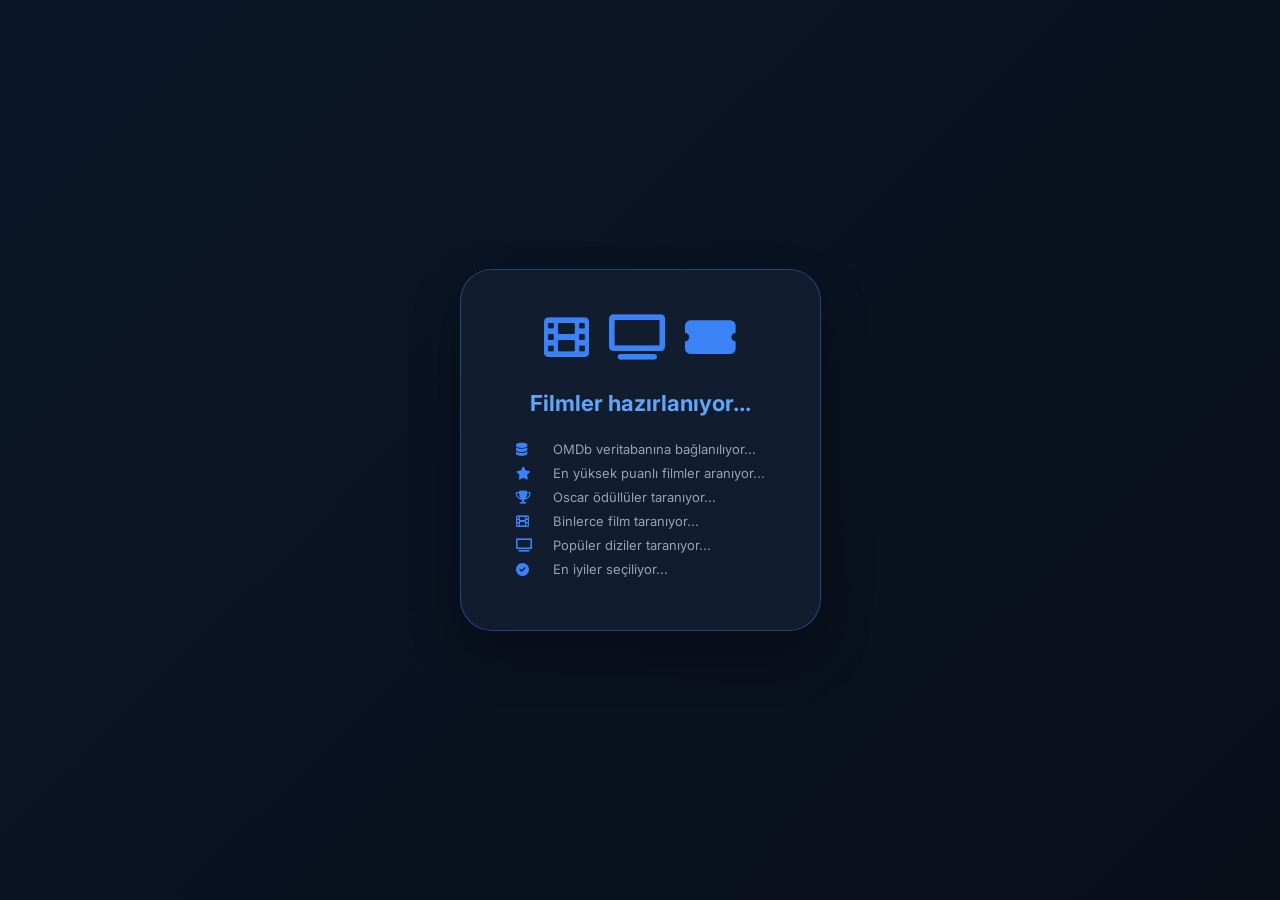
==== index.html @ 7d4cade1 "Add files via upload" ====
<!DOCTYPE html>
<html lang="tr">
<head>
    <meta charset="UTF-8">
    <meta name="viewport" content="width=device-width, initial-scale=1.0, user-scalable=yes">
    <title>Ne İzlesem? | Abican İçin Film & Dizi Öneri</title>
    <link href="https://fonts.googleapis.com/css2?family=Inter:wght@300;400;500;600;700;800&display=swap" rel="stylesheet">
    <link rel="stylesheet" href="https://cdnjs.cloudflare.com/ajax/libs/font-awesome/6.0.0-beta3/css/all.min.css">
    <style>
        * {
            margin: 0;
            padding: 0;
            box-sizing: border-box;
        }

        body {
            background: linear-gradient(135deg, #0a1628 0%, #0f1a2f 100%);
            font-family: 'Inter', sans-serif;
            min-height: 100vh;
        }

        .loading-overlay {
            position: fixed;
            top: 0;
            left: 0;
            width: 100%;
            height: 100%;
            background: linear-gradient(135deg, #0a1628, #0a0f1a);
            z-index: 1000;
            display: flex;
            justify-content: center;
            align-items: center;
        }

        .loading-card {
            background: #111c2e;
            border-radius: 32px;
            padding: 45px 55px;
            text-align: center;
            border: 1px solid rgba(59, 130, 246, 0.4);
            box-shadow: 0 25px 50px rgba(0,0,0,0.3);
            animation: fadeInScale 0.4s ease;
        }

        @keyframes fadeInScale {
            from { opacity: 0; transform: scale(0.95); }
            to { opacity: 1; transform: scale(1); }
        }

        .loading-animation {
            display: flex;
            gap: 20px;
            justify-content: center;
            margin-bottom: 30px;
        }

        .loading-animation i {
            font-size: 45px;
            color: #3b82f6;
            animation: bounce 0.8s ease infinite alternate;
        }

        .loading-animation i:nth-child(1) { animation-delay: 0s; }
        .loading-animation i:nth-child(2) { animation-delay: 0.2s; }
        .loading-animation i:nth-child(3) { animation-delay: 0.4s; }

        @keyframes bounce {
            from { transform: translateY(0); }
            to { transform: translateY(-15px); }
        }

        .loading-title {
            font-size: 22px;
            font-weight: 700;
            color: #60a5fa;
            margin-bottom: 25px;
        }

        .loading-messages {
            text-align: left;
        }

        .loading-msg {
            color: #94a3b8;
            font-size: 13px;
            margin: 8px 0;
            opacity: 0;
            animation: slideIn 0.4s ease forwards;
        }

        .loading-msg i {
            color: #3b82f6;
            width: 25px;
            margin-right: 8px;
        }

        .loading-msg:nth-child(1) { animation-delay: 0s; }
        .loading-msg:nth-child(2) { animation-delay: 0.5s; }
        .loading-msg:nth-child(3) { animation-delay: 1s; }
        .loading-msg:nth-child(4) { animation-delay: 1.5s; }
        .loading-msg:nth-child(5) { animation-delay: 2s; }
        .loading-msg:nth-child(6) { animation-delay: 2.5s; }

        @keyframes slideIn {
            from { opacity: 0; transform: translateX(-20px); }
            to { opacity: 1; transform: translateX(0); }
        }

        .welcome-overlay {
            position: fixed;
            top: 0;
            left: 0;
            width: 100%;
            height: 100%;
            background: linear-gradient(135deg, #0a1628, #0a0f1a);
            z-index: 999;
            display: flex;
            justify-content: center;
            align-items: center;
        }

        .welcome-card {
            background: #111c2e;
            border-radius: 32px;
            padding: 50px 60px;
            text-align: center;
            border: 1px solid #3b82f6;
            animation: welcomeAnim 0.5s ease;
        }

        @keyframes welcomeAnim {
            from { opacity: 0; transform: scale(0.9); }
            to { opacity: 1; transform: scale(1); }
        }

        .welcome-card h1 {
            font-size: 36px;
            background: linear-gradient(135deg, #3b82f6, #60a5fa);
            -webkit-background-clip: text;
            background-clip: text;
            color: transparent;
            margin-bottom: 15px;
        }

        .welcome-card h1 i {
            background: none;
            -webkit-background-clip: unset;
            color: #3b82f6;
        }

        .welcome-card p {
            font-size: 20px;
            color: #94a3b8;
            margin-top: 10px;
        }

        .main-content {
            padding: 20px;
            display: none;
        }

        .container {
            max-width: 1400px;
            margin: 0 auto;
        }

        .header {
            background: linear-gradient(135deg, #1e3a5f, #0f2b44);
            border-radius: 28px;
            padding: 25px 30px;
            margin-bottom: 25px;
            border: 1px solid rgba(59, 130, 246, 0.4);
            position: relative;
        }

        .header h1 {
            font-size: 28px;
            color: white;
        }

        .header h1 i {
            color: #3b82f6;
            margin-right: 12px;
        }

        .header h1 .highlight {
            background: linear-gradient(135deg, #60a5fa, #3b82f6);
            padding: 0 8px;
            border-radius: 12px;
            color: white;
        }

        .header p {
            color: #94a3b8;
            margin-top: 8px;
            font-size: 14px;
        }

        .badge-date {
            position: absolute;
            top: 20px;
            right: 25px;
            background: rgba(59, 130, 246, 0.2);
            padding: 6px 14px;
            border-radius: 40px;
            font-size: 11px;
            color: #60a5fa;
        }

        .choice-cards {
            display: flex;
            gap: 25px;
            margin-bottom: 35px;
            flex-wrap: wrap;
        }

        .choice-card {
            flex: 1;
            background: #111c2e;
            border-radius: 28px;
            padding: 40px 20px;
            text-align: center;
            cursor: pointer;
            border: 1px solid #1e3a5f;
            transition: all 0.3s;
        }

        .choice-card:hover {
            border-color: #3b82f6;
            transform: translateY(-5px);
            box-shadow: 0 15px 30px rgba(0,0,0,0.3);
        }

        .choice-icon i {
            font-size: 55px;
            color: #3b82f6;
            margin-bottom: 15px;
        }

        .choice-title {
            font-size: 24px;
            font-weight: 700;
            color: white;
            margin-bottom: 8px;
        }

        .choice-desc {
            color: #94a3b8;
            font-size: 13px;
        }

        .categories-section {
            background: #111c2e;
            border-radius: 24px;
            padding: 20px;
            margin-bottom: 25px;
            border: 1px solid #1e3a5f;
            display: none;
        }

        .categories-header {
            margin-bottom: 15px;
            color: #60a5fa;
            font-weight: 600;
            font-size: 14px;
        }

        .categories-header i {
            margin-right: 8px;
        }

        .categories-wrapper {
            display: flex;
            flex-wrap: wrap;
            gap: 10px;
        }

        .cat-btn {
            background: #0a1424;
            border: 1px solid #1e3a5f;
            padding: 8px 18px;
            border-radius: 40px;
            color: #94a3b8;
            font-size: 13px;
            cursor: pointer;
            transition: 0.2s;
            font-family: 'Inter', sans-serif;
        }

        .cat-btn:hover {
            border-color: #3b82f6;
            color: #60a5fa;
        }

        .cat-btn.active {
            background: #3b82f6;
            border-color: #3b82f6;
            color: white;
        }

        .results-header {
            display: flex;
            justify-content: space-between;
            align-items: center;
            margin-bottom: 25px;
            flex-wrap: wrap;
            gap: 15px;
        }

        .results-header h2 {
            font-size: 20px;
            color: white;
        }

        .results-header h2 i {
            color: #f59e0b;
            margin-right: 10px;
        }

        .watched-badge {
            background: #1e293b;
            padding: 8px 18px;
            border-radius: 40px;
            font-size: 13px;
            color: #10b981;
        }

        .watched-badge i {
            margin-right: 8px;
        }

        .results-grid {
            display: grid;
            grid-template-columns: repeat(auto-fill, minmax(280px, 1fr));
            gap: 20px;
        }

        .movie-card, .series-card {
            background: #111c2e;
            border-radius: 20px;
            overflow: hidden;
            border: 1px solid #1e3a5f;
            transition: 0.3s;
            animation: cardFade 0.3s ease;
        }

        @keyframes cardFade {
            from { opacity: 0; transform: translateY(20px); }
            to { opacity: 1; transform: translateY(0); }
        }

        .movie-card:hover, .series-card:hover {
            border-color: #3b82f6;
            transform: translateY(-5px);
        }

        .card-poster {
            height: 250px;
            background: linear-gradient(135deg, #1e3a5f, #0f2b44);
            display: flex;
            align-items: center;
            justify-content: center;
            overflow: hidden;
        }

        .card-poster img {
            width: 100%;
            height: 100%;
            object-fit: cover;
        }

        .card-poster i {
            font-size: 50px;
            color: #3b82f6;
        }

        .card-info {
            padding: 16px;
        }

        .card-title {
            font-size: 16px;
            font-weight: 700;
            color: white;
            margin-bottom: 5px;
            white-space: nowrap;
            overflow: hidden;
            text-overflow: ellipsis;
        }

        .card-year {
            font-size: 11px;
            color: #64748b;
            margin-bottom: 8px;
        }

        .imdb-rating {
            display: inline-block;
            background: #f5c518;
            color: #000;
            padding: 3px 10px;
            border-radius: 20px;
            font-size: 11px;
            font-weight: 700;
            margin-bottom: 8px;
        }

        .card-detail {
            font-size: 11px;
            color: #94a3b8;
            margin-bottom: 12px;
        }

        .watched-btn {
            width: 100%;
            background: #1e293b;
            border: none;
            padding: 8px;
            border-radius: 40px;
            color: #94a3b8;
            font-weight: 600;
            cursor: pointer;
            transition: 0.2s;
            font-family: 'Inter', sans-serif;
            font-size: 12px;
        }

        .watched-btn:hover {
            background: #10b981;
            color: white;
        }

        .watched-btn.watched {
            background: #10b981;
            color: white;
            cursor: default;
        }

        .load-more-btn {
            text-align: center;
            margin-top: 30px;
            display: none;
        }

        .btn-load-more {
            background: #1e293b;
            border: 1px solid #3b82f6;
            padding: 12px 30px;
            border-radius: 60px;
            color: #60a5fa;
            font-weight: 600;
            cursor: pointer;
            transition: 0.2s;
            font-family: 'Inter', sans-serif;
            font-size: 14px;
        }

        .btn-load-more:hover {
            background: #3b82f6;
            color: white;
        }

        .loading-state {
            text-align: center;
            padding: 50px;
            color: #64748b;
        }

        .loading-state i {
            font-size: 40px;
            margin-bottom: 15px;
        }

        @media (max-width: 768px) {
            .main-content { padding: 12px; }
            .header h1 { font-size: 22px; }
            .badge-date { position: static; display: inline-block; margin-top: 15px; }
            .choice-cards { flex-direction: column; }
            .results-grid { grid-template-columns: 1fr; }
            .loading-card { padding: 30px 25px; margin: 20px; }
            .welcome-card { padding: 35px 30px; margin: 20px; }
            .welcome-card h1 { font-size: 28px; }
            .categories-wrapper { gap: 8px; }
            .cat-btn { padding: 6px 14px; font-size: 11px; }
            .card-poster { height: 200px; }
        }
    </style>
</head>
<body>

<!-- LOADING EKRANI -->
<div id="loadingScreen" class="loading-overlay">
    <div class="loading-card">
        <div class="loading-animation">
            <i class="fas fa-film"></i>
            <i class="fas fa-tv"></i>
            <i class="fas fa-ticket-alt"></i>
        </div>
        <div class="loading-title" id="loadingTitle">Filmler hazırlanıyor...</div>
        <div class="loading-messages">
            <div class="loading-msg"><i class="fas fa-database"></i> OMDb veritabanına bağlanılıyor...</div>
            <div class="loading-msg"><i class="fas fa-star"></i> En yüksek puanlı filmler aranıyor...</div>
            <div class="loading-msg"><i class="fas fa-trophy"></i> Oscar ödüllüler taranıyor...</div>
            <div class="loading-msg"><i class="fas fa-film"></i> Binlerce film taranıyor...</div>
            <div class="loading-msg"><i class="fas fa-tv"></i> Popüler diziler taranıyor...</div>
            <div class="loading-msg"><i class="fas fa-check-circle"></i> En iyiler seçiliyor...</div>
        </div>
    </div>
</div>

<!-- HOŞGELDİN EKRANI -->
<div id="welcomeScreen" class="welcome-overlay" style="display:none;">
    <div class="welcome-card">
        <h1><i class="fas fa-ticket-alt"></i> Hoşgeldin Abican!</h1>
        <p>Filmini Seçmeye Başla.</p>
    </div>
</div>

<!-- ANA İÇERİK -->
<div id="mainContent" class="main-content">
    <div class="container">
        <div class="header">
            <h1><i class="fas fa-film"></i> Ne İzlesem? <span class="highlight">Abican</span></h1>
            <p>OMDb API ile gerçek zamanlı veri - En yüksek puanlı filmler ve diziler</p>
            <div class="badge-date">
                <i class="fas fa-desktop"></i> <span id="deviceId">Cihaz ID alınıyor...</span>
            </div>
        </div>

        <div class="choice-cards">
            <div class="choice-card" id="movieCard">
                <div class="choice-icon"><i class="fas fa-film"></i></div>
                <div class="choice-title">Filmler</div>
                <div class="choice-desc">Sinema filmleri • IMDB puanları</div>
            </div>
            <div class="choice-card" id="seriesCard">
                <div class="choice-icon"><i class="fas fa-tv"></i></div>
                <div class="choice-title">Diziler</div>
                <div class="choice-desc">TV dizileri • IMDB puanları</div>
            </div>
        </div>

        <div id="categoriesSection" class="categories-section">
            <div class="categories-header">
                <i class="fas fa-tags"></i> Kategoriler
            </div>
            <div class="categories-wrapper">
                <button class="cat-btn active" data-cat="all">🔥 Tümü</button>
                <button class="cat-btn" data-cat="Action">⚡ Aksiyon</button>
                <button class="cat-btn" data-cat="Comedy">😂 Komedi</button>
                <button class="cat-btn" data-cat="Drama">🎭 Dram</button>
                <button class="cat-btn" data-cat="Horror">👻 Korku</button>
                <button class="cat-btn" data-cat="Sci-Fi">🚀 Bilim Kurgu</button>
                <button class="cat-btn" data-cat="Romance">💕 Romantik</button>
                <button class="cat-btn" data-cat="Thriller">🔪 Gerilim</button>
                <button class="cat-btn" data-cat="Animation">🐭 Animasyon</button>
                <button class="cat-btn" data-cat="Crime">🔫 Suç</button>
                <button class="cat-btn" data-cat="Fantasy">🐉 Fantastik</button>
                <button class="cat-btn" data-cat="Adventure">🏔️ Macera</button>
                <button class="cat-btn" data-cat="Mystery">🕵️ Gizem</button>
                <button class="cat-btn" data-cat="Family">👨‍👩‍👧‍👦 Aile</button>
            </div>
        </div>

        <div class="results-header">
            <h2 id="resultTitle"><i class="fas fa-star"></i> En Yüksek Puanlı Filmler</h2>
            <div class="watched-badge">
                <i class="fas fa-check-circle"></i>
                <span id="watchedCount">0</span> izledim
            </div>
        </div>

        <div id="resultsGrid" class="results-grid">
            <div class="loading-state"><i class="fas fa-spinner fa-spin"></i> OMDb'den veriler alınıyor...</div>
        </div>

        <div id="loadMoreBtn" class="load-more-btn">
            <button class="btn-load-more"><i class="fas fa-arrow-down"></i> Daha Fazla Yükle</button>
        </div>
    </div>
</div>

<script>
    // ========== OMDb API KONFIGÜASYONU ==========
    // 🔑 SENİN API KEY'İN - HAZIR!
    const OMDB_API_KEY = "aee8123e";
    const OMDB_BASE_URL = "https://www.omdbapi.com/";
    
    // ========== CİHAZ KİMLİĞİ ==========
    function getDeviceId() {
        try {
            const screenRes = `${screen.width}x${screen.height}`;
            const userAgent = navigator.userAgent;
            const language = navigator.language;
            const timezone = Intl.DateTimeFormat().resolvedOptions().timeZone;
            let str = `${screenRes}|${language}|${timezone}|${userAgent.substring(0, 80)}`;
            let hash = 0;
            for (let i = 0; i < str.length; i++) {
                hash = ((hash << 5) - hash) + str.charCodeAt(i);
                hash |= 0;
            }
            return Math.abs(hash).toString(16).substring(0, 8);
        } catch(e) { return "default"; }
    }

    const deviceId = getDeviceId();
    const STORAGE_WATCHED_KEY = `watched_${deviceId}`;
    let watchedIds = [];
    let currentType = "movie";
    let currentCategory = "all";
    let currentPage = 1;
    let currentItems = [];
    let isLoading = false;
    let totalResults = 0;

    // IMDb ID'leri (En yüksek puanlı filmler/diziler)
    const topMovieIDs = [
        "tt0111161", // Esaretin Bedeli - 9.3
        "tt0068646", // Baba - 9.2
        "tt0468569", // Kara Şövalye - 9.0
        "tt1375666", // Başlangıç - 8.8
        "tt0133093", // Matrix - 8.7
        "tt0167260", // Yüzüklerin Efendisi: Kralın Dönüşü - 8.9
        "tt0110912", // Pulp Fiction - 8.9
        "tt0109830", // Forrest Gump - 8.8
        "tt0120737", // Yüzüklerin Efendisi: Yüzük Kardeşliği - 8.8
        "tt0108052", // Schindler'in Listesi - 8.9
        "tt0071562", // Baba II - 9.0
        "tt0110357", // Toy Story - 8.3
        "tt0080684", // Yıldız Savaşları: Bölüm V - 8.7
        "tt0102926", // Kuzuların Sessizliği - 8.6
        "tt0120815", // Er Ryan'ı Kurtarmak - 8.6
        "tt0209144", // Gladyatör - 8.5
        "tt0118799", // Hayat Güzeldir - 8.6
        "tt0119217", // İyi Will Hunting - 8.3
        "tt0114369", // Yedi - 8.6
        "tt0137523", // Fight Club - 8.8"
    ];

    const topSeriesIDs = [
        "tt0903747", // Breaking Bad - 9.5
        "tt0944947", // Game of Thrones - 9.2
        "tt7366338", // Chernobyl - 9.3
        "tt0306414", // The Wire - 9.3
        "tt0141842", // Sopranos - 9.2
        "tt0108778", // Friends - 8.9
        "tt1475582", // Sherlock - 9.1
        "tt4574334", // Stranger Things - 8.7
        "tt4786824", // The Crown - 8.6
        "tt2085059", // Black Mirror - 8.7
        "tt0386676", // The Office - 8.9
        "tt5753856", // Dark - 8.8
        "tt8111088", // The Mandalorian - 8.7
        "tt2861424", // Rick and Morty - 9.1
        "tt3581920", // The Last of Us - 8.8
        "tt0411008", // Lost - 8.3
        "tt0472954", // It's Always Sunny - 8.8
        "tt0773262", // Dexter - 8.6
        "tt0455275", // Prison Break - 8.3
        "tt1856010", // House of Cards - 8.7"
    ];

    // ========== API İSTEKLERİ ==========
    async function fetchMovieByID(imdbID) {
        try {
            const url = `${OMDB_BASE_URL}?apikey=${OMDB_API_KEY}&i=${imdbID}&plot=short`;
            const response = await fetch(url);
            const data = await response.json();
            return data;
        } catch (error) {
            console.error("Film alınamadı:", error);
            return null;
        }
    }

    async function fetchMoviesByCategory(category) {
        // OMDb'de kategoriye göre arama yapalım
        const searchTerm = category === "all" ? "movie" : `${category} movie`;
        try {
            const url = `${OMDB_BASE_URL}?apikey=${OMDB_API_KEY}&s=${encodeURIComponent(searchTerm)}&type=movie&page=${currentPage}`;
            const response = await fetch(url);
            const data = await response.json();
            if (data.Response === "True") {
                // Her film için detayları çek
                const movies = [];
                for (const item of data.Search.slice(0, 10)) {
                    const detail = await fetchMovieByID(item.imdbID);
                    if (detail && detail.Response === "True") {
                        movies.push(detail);
                    }
                }
                return movies;
            }
            return [];
        } catch (error) {
            console.error("Filmler alınamadı:", error);
            return [];
        }
    }

    async function loadInitialItems() {
        isLoading = true;
        const grid = document.getElementById("resultsGrid");
        grid.innerHTML = '<div class="loading-state"><i class="fas fa-spinner fa-spin"></i> OMDb\'den veriler alınıyor...</div>';
        
        const ids = currentType === "movie" ? topMovieIDs : topSeriesIDs;
        currentItems = [];
        
        for (const id of ids) {
            const data = await fetchMovieByID(id);
            if (data && data.Response === "True") {
                // İzlenmeyenleri ekle
                if (!watchedIds.includes(id)) {
                    currentItems.push(data);
                }
            }
        }
        
        // Kategori filtresi uygula
        if (currentCategory !== "all") {
            currentItems = currentItems.filter(item => {
                const genre = item.Genre || "";
                return genre.toLowerCase().includes(currentCategory.toLowerCase());
            });
        }
        
        renderItems();
        isLoading = false;
    }

    async function loadMoreItems() {
        if (isLoading) return;
        isLoading = true;
        
        const btn = document.querySelector(".btn-load-more");
        btn.innerHTML = '<i class="fas fa-spinner fa-spin"></i> Yükleniyor...';
        
        // Daha fazla film/dizi ekleyelim (alternatif IMDb ID'leri)
        const moreMovieIDs = [
            "tt0088763", // Geleceğe Dönüş
            "tt0076759", // Yıldız Savaşları
            "tt0082971", // Raiders of the Lost Ark
            "tt0099685", // Goodfellas
            "tt0073486", // Rocky
            "tt0081505", // The Shining
            "tt0095327", // Die Hard
            "tt0112573", // Braveheart
            "tt0120737", // LOTR: Fellowship
            "tt0167261"  // LOTR: Two Towers
        ];
        
        const moreSeriesIDs = [
            "tt0106145", // Star Trek: Deep Space Nine
            "tt0436992", // Doctor Who
            "tt0185906", // Band of Brothers
            "tt0407362", // Battlestar Galactica
            "tt0496424", // 30 Rock
            "tt0412142", // House
            "tt0098904", // Seinfeld
            "tt1239251", // Shameless
            "tt2707408", // Narcos
            "tt0773262"  // Dexter
        ];
        
        const ids = currentType === "movie" ? moreMovieIDs : moreSeriesIDs;
        
        for (const id of ids) {
            const data = await fetchMovieByID(id);
            if (data && data.Response === "True" && !watchedIds.includes(id)) {
                // Kategori filtresi
                if (currentCategory !== "all") {
                    const genre = data.Genre || "";
                    if (genre.toLowerCase().includes(currentCategory.toLowerCase())) {
                        currentItems.push(data);
                    }
                } else {
                    currentItems.push(data);
                }
            }
        }
        
        renderItems();
        isLoading = false;
        btn.innerHTML = '<i class="fas fa-arrow-down"></i> Daha Fazla Yükle';
    }

    // ========== LOADING VE HOŞGELDİN ==========
    setTimeout(() => {
        document.getElementById("loadingScreen").style.display = "none";
        document.getElementById("welcomeScreen").style.display = "flex";
        setTimeout(() => {
            document.getElementById("welcomeScreen").style.display = "none";
            document.getElementById("mainContent").style.display = "block";
            document.getElementById("deviceId").innerText = deviceId;
            loadWatchedData();
            setupEventListeners();
            loadInitialItems();
        }, 2000);
    }, 3500);

    function loadWatchedData() {
        const saved = localStorage.getItem(STORAGE_WATCHED_KEY);
        watchedIds = saved ? JSON.parse(saved) : [];
        updateWatchedCount();
    }

    function markAsWatched(id) {
        if (!watchedIds.includes(id)) {
            watchedIds.push(id);
            localStorage.setItem(STORAGE_WATCHED_KEY, JSON.stringify(watchedIds));
            updateWatchedCount();
            // İzleneni listeden kaldır
            const index = currentItems.findIndex(item => item.imdbID === id);
            if (index !== -1) {
                currentItems.splice(index, 1);
                renderItems();
            }
        }
    }

    function updateWatchedCount() {
        document.getElementById("watchedCount").innerText = watchedIds.length;
    }

    async function showMovies() {
        currentType = "movie";
        currentCategory = "all";
        document.getElementById("resultTitle").innerHTML = '<i class="fas fa-star"></i> En Yüksek Puanlı Filmler';
        document.getElementById("categoriesSection").style.display = "flex";
        await loadInitialItems();
    }

    async function showSeries() {
        currentType = "series";
        currentCategory = "all";
        document.getElementById("resultTitle").innerHTML = '<i class="fas fa-tv"></i> En Yüksek Puanlı Diziler';
        document.getElementById("categoriesSection").style.display = "flex";
        await loadInitialItems();
    }

    async function filterByCategory(category) {
        currentCategory = category;
        await loadInitialItems();
    }

    function renderItems() {
        const grid = document.getElementById("resultsGrid");
        const loadMoreBtn = document.getElementById("loadMoreBtn");
        
        if (currentItems.length === 0) {
            grid.innerHTML = `<div class="loading-state"><i class="fas fa-check-circle"></i><br>Bu kategoride izlemediğin film kalmadı! 🎉<br><small>Başka kategori dene</small></div>`;
            loadMoreBtn.style.display = "none";
            return;
        }
        
        grid.innerHTML = currentItems.map(item => {
            const posterUrl = item.Poster !== "N/A" ? item.Poster : null;
            const title = item.Title;
            const year = item.Year || "Bilinmiyor";
            const rating = item.imdbRating !== "N/A" ? item.imdbRating : "?";
            const runtime = item.Runtime !== "N/A" ? item.Runtime : "Süre bilinmiyor";
            const genre = item.Genre !== "N/A" ? item.Genre.split(",")[0] : "Genel";
            
            return `
                <div class="${currentType === 'movie' ? 'movie-card' : 'series-card'}">
                    <div class="card-poster">
                        ${posterUrl ? `<img src="${posterUrl}" alt="${title}" onerror="this.style.display='none';this.nextElementSibling.style.display='flex'">` : ''}
                        <i class="fas ${currentType === 'movie' ? 'fa-film' : 'fa-tv'}" style="display: ${posterUrl ? 'none' : 'flex'}"></i>
                    </div>
                    <div class="card-info">
                        <div class="card-title" title="${title}">${title}</div>
                        <div class="card-year">${year}</div>
                        <div class="imdb-rating">⭐ ${rating}</div>
                        <div class="card-detail">${currentType === 'movie' ? `🎬 ${runtime}` : `📺 ${genre}`}</div>
                        <button class="watched-btn" data-id="${item.imdbID}">
                            <i class="fas fa-check-circle"></i> İzledim
                        </button>
                    </div>
                </div>
            `;
        }).join("");
        
        // Buton olaylarını ekle
        document.querySelectorAll(".watched-btn").forEach(btn => {
            btn.addEventListener("click", (e) => {
                e.stopPropagation();
                const id = btn.getAttribute("data-id");
                if (!btn.classList.contains("watched")) {
                    btn.classList.add("watched");
                    btn.innerHTML = '<i class="fas fa-check"></i> İzledim ✓';
                    markAsWatched(id);
                }
            });
        });
        
        loadMoreBtn.style.display = "block";
    }

    async function loadMore() {
        if (isLoading) return;
        await loadMoreItems();
    }

    function setupEventListeners() {
        document.getElementById("movieCard").addEventListener("click", showMovies);
        document.getElementById("seriesCard").addEventListener("click", showSeries);
        document.querySelector(".btn-load-more").addEventListener("click", loadMore);
        
        document.querySelectorAll(".cat-btn").forEach(btn => {
            btn.addEventListener("click", async () => {
                document.querySelectorAll(".cat-btn").forEach(b => b.classList.remove("active"));
                btn.classList.add("active");
                const category = btn.getAttribute("data-cat");
                await filterByCategory(category);
            });
        });
    }
</script>
</body>
</html>
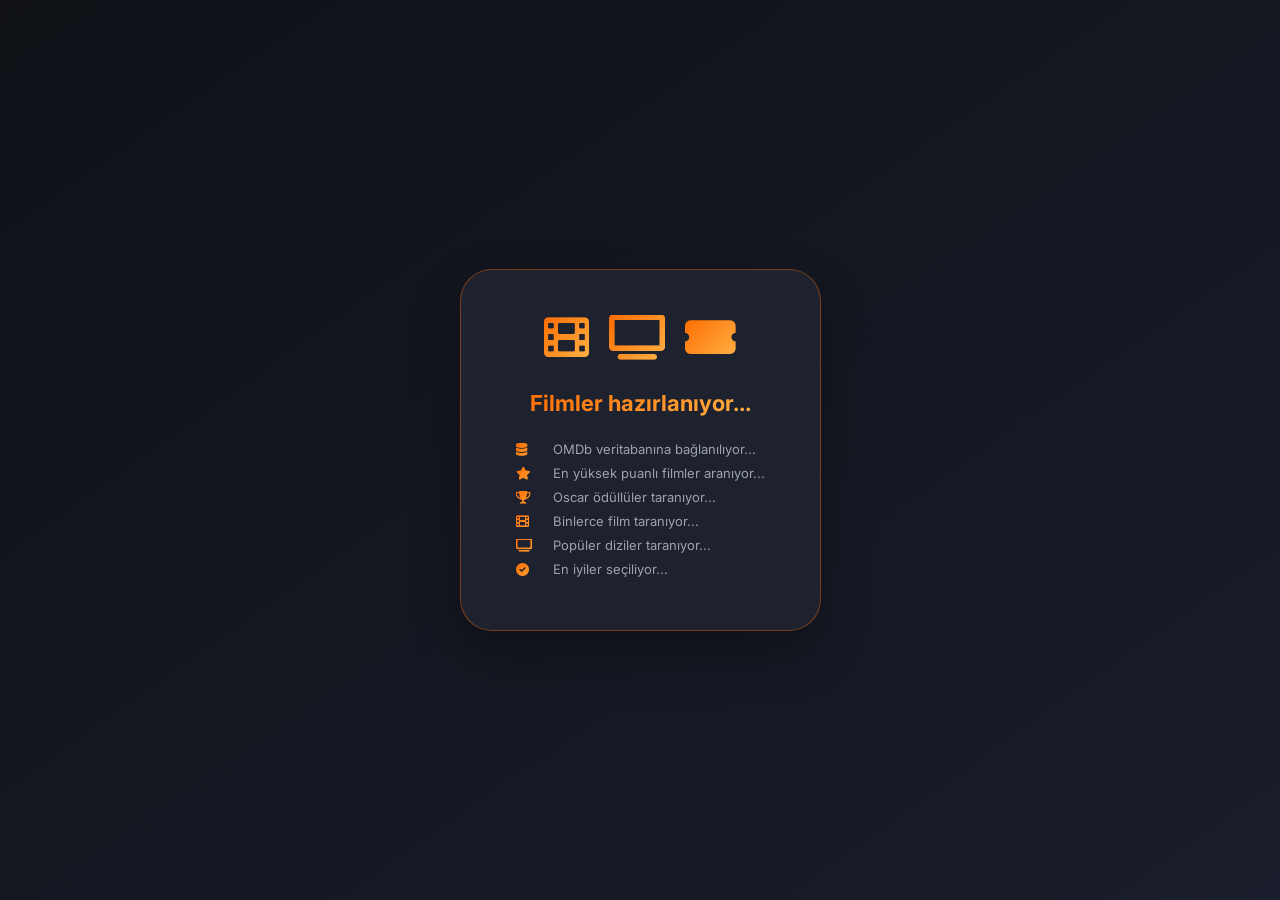
==== commit d7f705e2: "Add files via upload" ====
--- a/index.html
+++ b/index.html
@@ -14,18 +14,19 @@
         }
 
         body {
-            background: linear-gradient(135deg, #0a1628 0%, #0f1a2f 100%);
+            background: linear-gradient(145deg, #0f1117 0%, #1a1d2b 100%);
             font-family: 'Inter', sans-serif;
             min-height: 100vh;
         }
 
+        /* LOADING EKRANI */
         .loading-overlay {
             position: fixed;
             top: 0;
             left: 0;
             width: 100%;
             height: 100%;
-            background: linear-gradient(135deg, #0a1628, #0a0f1a);
+            background: linear-gradient(145deg, #0f1117, #1a1d2b);
             z-index: 1000;
             display: flex;
             justify-content: center;
@@ -33,11 +34,11 @@
         }
 
         .loading-card {
-            background: #111c2e;
+            background: #1e212e;
             border-radius: 32px;
             padding: 45px 55px;
             text-align: center;
-            border: 1px solid rgba(59, 130, 246, 0.4);
+            border: 1px solid rgba(255, 107, 0, 0.4);
             box-shadow: 0 25px 50px rgba(0,0,0,0.3);
             animation: fadeInScale 0.4s ease;
         }
@@ -56,7 +57,10 @@
 
         .loading-animation i {
             font-size: 45px;
-            color: #3b82f6;
+            background: linear-gradient(135deg, #ff6b00, #ffb347);
+            -webkit-background-clip: text;
+            background-clip: text;
+            color: transparent;
             animation: bounce 0.8s ease infinite alternate;
         }
 
@@ -72,7 +76,10 @@
         .loading-title {
             font-size: 22px;
             font-weight: 700;
-            color: #60a5fa;
+            background: linear-gradient(135deg, #ff6b00, #ffb347);
+            -webkit-background-clip: text;
+            background-clip: text;
+            color: transparent;
             margin-bottom: 25px;
         }
 
@@ -81,7 +88,7 @@
         }
 
         .loading-msg {
-            color: #94a3b8;
+            color: #9ca3af;
             font-size: 13px;
             margin: 8px 0;
             opacity: 0;
@@ -89,7 +96,10 @@
         }
 
         .loading-msg i {
-            color: #3b82f6;
+            background: linear-gradient(135deg, #ff6b00, #ffb347);
+            -webkit-background-clip: text;
+            background-clip: text;
+            color: transparent;
             width: 25px;
             margin-right: 8px;
         }
@@ -106,13 +116,14 @@
             to { opacity: 1; transform: translateX(0); }
         }
 
+        /* HOŞGELDİN EKRANI */
         .welcome-overlay {
             position: fixed;
             top: 0;
             left: 0;
             width: 100%;
             height: 100%;
-            background: linear-gradient(135deg, #0a1628, #0a0f1a);
+            background: linear-gradient(145deg, #0f1117, #1a1d2b);
             z-index: 999;
             display: flex;
             justify-content: center;
@@ -120,11 +131,11 @@
         }
 
         .welcome-card {
-            background: #111c2e;
+            background: #1e212e;
             border-radius: 32px;
             padding: 50px 60px;
             text-align: center;
-            border: 1px solid #3b82f6;
+            border: 1px solid #ff6b00;
             animation: welcomeAnim 0.5s ease;
         }
 
@@ -135,7 +146,7 @@
 
         .welcome-card h1 {
             font-size: 36px;
-            background: linear-gradient(135deg, #3b82f6, #60a5fa);
+            background: linear-gradient(135deg, #ff6b00, #ffb347);
             -webkit-background-clip: text;
             background-clip: text;
             color: transparent;
@@ -145,15 +156,16 @@
         .welcome-card h1 i {
             background: none;
             -webkit-background-clip: unset;
-            color: #3b82f6;
+            color: #ff6b00;
         }
 
         .welcome-card p {
             font-size: 20px;
-            color: #94a3b8;
+            color: #9ca3af;
             margin-top: 10px;
         }
 
+        /* ANA İÇERİK */
         .main-content {
             padding: 20px;
             display: none;
@@ -164,12 +176,144 @@
             margin: 0 auto;
         }
 
+        /* DETAY SAYFASI */
+        .detail-overlay {
+            position: fixed;
+            top: 0;
+            left: 0;
+            width: 100%;
+            height: 100%;
+            background: linear-gradient(145deg, #0f1117, #1a1d2b);
+            z-index: 1100;
+            display: none;
+            justify-content: center;
+            align-items: center;
+            overflow-y: auto;
+            padding: 20px;
+        }
+
+        .detail-card {
+            background: #1e212e;
+            border-radius: 32px;
+            max-width: 600px;
+            width: 100%;
+            border: 1px solid #ff6b00;
+            animation: detailFade 0.3s ease;
+            overflow: hidden;
+        }
+
+        @keyframes detailFade {
+            from { opacity: 0; transform: scale(0.95); }
+            to { opacity: 1; transform: scale(1); }
+        }
+
+        .detail-poster {
+            width: 100%;
+            height: 400px;
+            background: linear-gradient(135deg, #1e212e, #2a2e3d);
+            display: flex;
+            align-items: center;
+            justify-content: center;
+            overflow: hidden;
+        }
+
+        .detail-poster img {
+            width: 100%;
+            height: 100%;
+            object-fit: cover;
+        }
+
+        .detail-poster i {
+            font-size: 80px;
+            background: linear-gradient(135deg, #ff6b00, #ffb347);
+            -webkit-background-clip: text;
+            background-clip: text;
+            color: transparent;
+        }
+
+        .detail-info {
+            padding: 25px;
+        }
+
+        .detail-title {
+            font-size: 28px;
+            font-weight: 700;
+            color: white;
+            margin-bottom: 10px;
+        }
+
+        .detail-year {
+            color: #9ca3af;
+            margin-bottom: 15px;
+        }
+
+        .detail-imdb {
+            display: inline-block;
+            background: linear-gradient(135deg, #ff6b00, #ffb347);
+            color: #000;
+            padding: 5px 12px;
+            border-radius: 20px;
+            font-size: 14px;
+            font-weight: 700;
+            margin-bottom: 15px;
+        }
+
+        .detail-genre, .detail-director, .detail-actors, .detail-plot, .detail-duration, .detail-seasons {
+            color: #cbd5e1;
+            font-size: 14px;
+            margin-bottom: 12px;
+            line-height: 1.5;
+        }
+
+        .detail-genre i, .detail-director i, .detail-actors i, .detail-plot i, .detail-duration i, .detail-seasons i {
+            color: #ff6b00;
+            width: 28px;
+            margin-right: 8px;
+        }
+
+        .detail-watched-btn {
+            background: linear-gradient(135deg, #ff6b00, #ffb347);
+            border: none;
+            padding: 12px 24px;
+            border-radius: 40px;
+            color: #000;
+            font-weight: 700;
+            cursor: pointer;
+            margin-top: 20px;
+            width: 100%;
+            transition: 0.2s;
+        }
+
+        .detail-watched-btn.watched {
+            background: #10b981;
+            color: white;
+        }
+
+        .back-btn {
+            background: #2a2e3d;
+            border: none;
+            padding: 10px 20px;
+            border-radius: 40px;
+            color: #ffb347;
+            cursor: pointer;
+            margin: 20px 20px 0 20px;
+            display: inline-flex;
+            align-items: center;
+            gap: 8px;
+        }
+
+        .back-btn:hover {
+            background: #ff6b00;
+            color: white;
+        }
+
+        /* HEADER */
         .header {
-            background: linear-gradient(135deg, #1e3a5f, #0f2b44);
+            background: #1e212e;
             border-radius: 28px;
             padding: 25px 30px;
             margin-bottom: 25px;
-            border: 1px solid rgba(59, 130, 246, 0.4);
+            border: 1px solid rgba(255, 107, 0, 0.3);
             position: relative;
         }
 
@@ -179,19 +323,23 @@
         }
 
         .header h1 i {
-            color: #3b82f6;
+            background: linear-gradient(135deg, #ff6b00, #ffb347);
+            -webkit-background-clip: text;
+            background-clip: text;
+            color: transparent;
             margin-right: 12px;
         }
 
         .header h1 .highlight {
-            background: linear-gradient(135deg, #60a5fa, #3b82f6);
+            background: linear-gradient(135deg, #ff6b00, #ffb347);
+            -webkit-background-clip: text;
+            background-clip: text;
+            color: transparent;
             padding: 0 8px;
-            border-radius: 12px;
-            color: white;
         }
 
         .header p {
-            color: #94a3b8;
+            color: #9ca3af;
             margin-top: 8px;
             font-size: 14px;
         }
@@ -200,13 +348,14 @@
             position: absolute;
             top: 20px;
             right: 25px;
-            background: rgba(59, 130, 246, 0.2);
+            background: rgba(255, 107, 0, 0.2);
             padding: 6px 14px;
             border-radius: 40px;
             font-size: 11px;
-            color: #60a5fa;
-        }
-
+            color: #ffb347;
+        }
+
+        /* SEÇİM KARTLARI */
         .choice-cards {
             display: flex;
             gap: 25px;
@@ -216,24 +365,27 @@
 
         .choice-card {
             flex: 1;
-            background: #111c2e;
+            background: #1e212e;
             border-radius: 28px;
             padding: 40px 20px;
             text-align: center;
             cursor: pointer;
-            border: 1px solid #1e3a5f;
+            border: 1px solid #2a2e3d;
             transition: all 0.3s;
         }
 
         .choice-card:hover {
-            border-color: #3b82f6;
+            border-color: #ff6b00;
             transform: translateY(-5px);
-            box-shadow: 0 15px 30px rgba(0,0,0,0.3);
+            box-shadow: 0 15px 30px rgba(255, 107, 0, 0.2);
         }
 
         .choice-icon i {
             font-size: 55px;
-            color: #3b82f6;
+            background: linear-gradient(135deg, #ff6b00, #ffb347);
+            -webkit-background-clip: text;
+            background-clip: text;
+            color: transparent;
             margin-bottom: 15px;
         }
 
@@ -245,28 +397,30 @@
         }
 
         .choice-desc {
-            color: #94a3b8;
+            color: #9ca3af;
             font-size: 13px;
         }
 
+        /* KATEGORİLER */
         .categories-section {
-            background: #111c2e;
+            background: #1e212e;
             border-radius: 24px;
             padding: 20px;
             margin-bottom: 25px;
-            border: 1px solid #1e3a5f;
+            border: 1px solid #2a2e3d;
             display: none;
         }
 
         .categories-header {
             margin-bottom: 15px;
-            color: #60a5fa;
+            color: #ffb347;
             font-weight: 600;
             font-size: 14px;
         }
 
         .categories-header i {
             margin-right: 8px;
+            color: #ff6b00;
         }
 
         .categories-wrapper {
@@ -276,11 +430,11 @@
         }
 
         .cat-btn {
-            background: #0a1424;
-            border: 1px solid #1e3a5f;
+            background: #2a2e3d;
+            border: 1px solid #3a3e4d;
             padding: 8px 18px;
             border-radius: 40px;
-            color: #94a3b8;
+            color: #9ca3af;
             font-size: 13px;
             cursor: pointer;
             transition: 0.2s;
@@ -288,16 +442,18 @@
         }
 
         .cat-btn:hover {
-            border-color: #3b82f6;
-            color: #60a5fa;
+            border-color: #ff6b00;
+            color: #ffb347;
         }
 
         .cat-btn.active {
-            background: #3b82f6;
-            border-color: #3b82f6;
-            color: white;
-        }
-
+            background: linear-gradient(135deg, #ff6b00, #ffb347);
+            border-color: transparent;
+            color: #000;
+            font-weight: 600;
+        }
+
+        /* SONUÇLAR */
         .results-header {
             display: flex;
             justify-content: space-between;
@@ -313,20 +469,24 @@
         }
 
         .results-header h2 i {
-            color: #f59e0b;
+            background: linear-gradient(135deg, #ff6b00, #ffb347);
+            -webkit-background-clip: text;
+            background-clip: text;
+            color: transparent;
             margin-right: 10px;
         }
 
         .watched-badge {
-            background: #1e293b;
+            background: #2a2e3d;
             padding: 8px 18px;
             border-radius: 40px;
             font-size: 13px;
-            color: #10b981;
+            color: #ffb347;
         }
 
         .watched-badge i {
             margin-right: 8px;
+            color: #ff6b00;
         }
 
         .results-grid {
@@ -336,12 +496,13 @@
         }
 
         .movie-card, .series-card {
-            background: #111c2e;
+            background: #1e212e;
             border-radius: 20px;
             overflow: hidden;
-            border: 1px solid #1e3a5f;
+            border: 1px solid #2a2e3d;
             transition: 0.3s;
             animation: cardFade 0.3s ease;
+            cursor: pointer;
         }
 
         @keyframes cardFade {
@@ -350,13 +511,13 @@
         }
 
         .movie-card:hover, .series-card:hover {
-            border-color: #3b82f6;
+            border-color: #ff6b00;
             transform: translateY(-5px);
         }
 
         .card-poster {
             height: 250px;
-            background: linear-gradient(135deg, #1e3a5f, #0f2b44);
+            background: linear-gradient(135deg, #1e212e, #2a2e3d);
             display: flex;
             align-items: center;
             justify-content: center;
@@ -371,7 +532,10 @@
 
         .card-poster i {
             font-size: 50px;
-            color: #3b82f6;
+            background: linear-gradient(135deg, #ff6b00, #ffb347);
+            -webkit-background-clip: text;
+            background-clip: text;
+            color: transparent;
         }
 
         .card-info {
@@ -390,13 +554,13 @@
 
         .card-year {
             font-size: 11px;
-            color: #64748b;
+            color: #6b7280;
             margin-bottom: 8px;
         }
 
         .imdb-rating {
             display: inline-block;
-            background: #f5c518;
+            background: linear-gradient(135deg, #ff6b00, #ffb347);
             color: #000;
             padding: 3px 10px;
             border-radius: 20px;
@@ -407,17 +571,17 @@
 
         .card-detail {
             font-size: 11px;
-            color: #94a3b8;
+            color: #9ca3af;
             margin-bottom: 12px;
         }
 
         .watched-btn {
             width: 100%;
-            background: #1e293b;
+            background: #2a2e3d;
             border: none;
             padding: 8px;
             border-radius: 40px;
-            color: #94a3b8;
+            color: #9ca3af;
             font-weight: 600;
             cursor: pointer;
             transition: 0.2s;
@@ -426,8 +590,8 @@
         }
 
         .watched-btn:hover {
-            background: #10b981;
-            color: white;
+            background: linear-gradient(135deg, #ff6b00, #ffb347);
+            color: #000;
         }
 
         .watched-btn.watched {
@@ -439,15 +603,14 @@
         .load-more-btn {
             text-align: center;
             margin-top: 30px;
-            display: none;
         }
 
         .btn-load-more {
-            background: #1e293b;
-            border: 1px solid #3b82f6;
+            background: #2a2e3d;
+            border: 1px solid #ff6b00;
             padding: 12px 30px;
             border-radius: 60px;
-            color: #60a5fa;
+            color: #ffb347;
             font-weight: 600;
             cursor: pointer;
             transition: 0.2s;
@@ -456,19 +619,23 @@
         }
 
         .btn-load-more:hover {
-            background: #3b82f6;
-            color: white;
+            background: linear-gradient(135deg, #ff6b00, #ffb347);
+            color: #000;
         }
 
         .loading-state {
             text-align: center;
             padding: 50px;
-            color: #64748b;
+            color: #6b7280;
         }
 
         .loading-state i {
             font-size: 40px;
             margin-bottom: 15px;
+            background: linear-gradient(135deg, #ff6b00, #ffb347);
+            -webkit-background-clip: text;
+            background-clip: text;
+            color: transparent;
         }
 
         @media (max-width: 768px) {
@@ -483,6 +650,9 @@
             .categories-wrapper { gap: 8px; }
             .cat-btn { padding: 6px 14px; font-size: 11px; }
             .card-poster { height: 200px; }
+            .detail-card { margin: 20px; }
+            .detail-poster { height: 250px; }
+            .detail-title { font-size: 22px; }
         }
     </style>
 </head>
@@ -496,7 +666,7 @@
             <i class="fas fa-tv"></i>
             <i class="fas fa-ticket-alt"></i>
         </div>
-        <div class="loading-title" id="loadingTitle">Filmler hazırlanıyor...</div>
+        <div class="loading-title">Filmler hazırlanıyor...</div>
         <div class="loading-messages">
             <div class="loading-msg"><i class="fas fa-database"></i> OMDb veritabanına bağlanılıyor...</div>
             <div class="loading-msg"><i class="fas fa-star"></i> En yüksek puanlı filmler aranıyor...</div>
@@ -513,6 +683,14 @@
     <div class="welcome-card">
         <h1><i class="fas fa-ticket-alt"></i> Hoşgeldin Abican!</h1>
         <p>Filmini Seçmeye Başla.</p>
+    </div>
+</div>
+
+<!-- DETAY SAYFASI -->
+<div id="detailOverlay" class="detail-overlay">
+    <div class="detail-card">
+        <button class="back-btn" id="closeDetailBtn"><i class="fas fa-arrow-left"></i> Geri Dön</button>
+        <div id="detailContent"></div>
     </div>
 </div>
 
@@ -556,9 +734,6 @@
                 <button class="cat-btn" data-cat="Animation">🐭 Animasyon</button>
                 <button class="cat-btn" data-cat="Crime">🔫 Suç</button>
                 <button class="cat-btn" data-cat="Fantasy">🐉 Fantastik</button>
-                <button class="cat-btn" data-cat="Adventure">🏔️ Macera</button>
-                <button class="cat-btn" data-cat="Mystery">🕵️ Gizem</button>
-                <button class="cat-btn" data-cat="Family">👨‍👩‍👧‍👦 Aile</button>
             </div>
         </div>
 
@@ -582,7 +757,6 @@
 
 <script>
     // ========== OMDb API KONFIGÜASYONU ==========
-    // 🔑 SENİN API KEY'İN - HAZIR!
     const OMDB_API_KEY = "aee8123e";
     const OMDB_BASE_URL = "https://www.omdbapi.com/";
     
@@ -608,62 +782,33 @@
     let watchedIds = [];
     let currentType = "movie";
     let currentCategory = "all";
-    let currentPage = 1;
     let currentItems = [];
     let isLoading = false;
-    let totalResults = 0;
-
-    // IMDb ID'leri (En yüksek puanlı filmler/diziler)
-    const topMovieIDs = [
-        "tt0111161", // Esaretin Bedeli - 9.3
-        "tt0068646", // Baba - 9.2
-        "tt0468569", // Kara Şövalye - 9.0
-        "tt1375666", // Başlangıç - 8.8
-        "tt0133093", // Matrix - 8.7
-        "tt0167260", // Yüzüklerin Efendisi: Kralın Dönüşü - 8.9
-        "tt0110912", // Pulp Fiction - 8.9
-        "tt0109830", // Forrest Gump - 8.8
-        "tt0120737", // Yüzüklerin Efendisi: Yüzük Kardeşliği - 8.8
-        "tt0108052", // Schindler'in Listesi - 8.9
-        "tt0071562", // Baba II - 9.0
-        "tt0110357", // Toy Story - 8.3
-        "tt0080684", // Yıldız Savaşları: Bölüm V - 8.7
-        "tt0102926", // Kuzuların Sessizliği - 8.6
-        "tt0120815", // Er Ryan'ı Kurtarmak - 8.6
-        "tt0209144", // Gladyatör - 8.5
-        "tt0118799", // Hayat Güzeldir - 8.6
-        "tt0119217", // İyi Will Hunting - 8.3
-        "tt0114369", // Yedi - 8.6
-        "tt0137523", // Fight Club - 8.8"
+    let currentPage = 1;
+    let allItemsLoaded = false;
+
+    // TÜM FİLM ID'LERİ (TEKRAR YOK)
+    const allMovieIDs = [
+        "tt0111161", "tt0068646", "tt0468569", "tt1375666", "tt0133093",
+        "tt0167260", "tt0110912", "tt0109830", "tt0120737", "tt0108052",
+        "tt0071562", "tt0110357", "tt0080684", "tt0102926", "tt0120815",
+        "tt0209144", "tt0118799", "tt0119217", "tt0114369", "tt0137523",
+        "tt0088763", "tt0076759", "tt0082971", "tt0099685", "tt0073486",
+        "tt0081505", "tt0095327", "tt0112573", "tt0167261", "tt0317248",
+        "tt0120735", "tt0407887", "tt0435761", "tt0499549", "tt0848228"
     ];
 
-    const topSeriesIDs = [
-        "tt0903747", // Breaking Bad - 9.5
-        "tt0944947", // Game of Thrones - 9.2
-        "tt7366338", // Chernobyl - 9.3
-        "tt0306414", // The Wire - 9.3
-        "tt0141842", // Sopranos - 9.2
-        "tt0108778", // Friends - 8.9
-        "tt1475582", // Sherlock - 9.1
-        "tt4574334", // Stranger Things - 8.7
-        "tt4786824", // The Crown - 8.6
-        "tt2085059", // Black Mirror - 8.7
-        "tt0386676", // The Office - 8.9
-        "tt5753856", // Dark - 8.8
-        "tt8111088", // The Mandalorian - 8.7
-        "tt2861424", // Rick and Morty - 9.1
-        "tt3581920", // The Last of Us - 8.8
-        "tt0411008", // Lost - 8.3
-        "tt0472954", // It's Always Sunny - 8.8
-        "tt0773262", // Dexter - 8.6
-        "tt0455275", // Prison Break - 8.3
-        "tt1856010", // House of Cards - 8.7"
+    const allSeriesIDs = [
+        "tt0903747", "tt0944947", "tt7366338", "tt0306414", "tt0141842",
+        "tt0108778", "tt1475582", "tt4574334", "tt4786824", "tt2085059",
+        "tt0386676", "tt5753856", "tt8111088", "tt2861424", "tt3581920",
+        "tt0106145", "tt0436992", "tt0185906", "tt0407362", "tt0496424",
+        "tt0412142", "tt0098904", "tt1239251", "tt2707408", "tt0773262"
     ];
 
-    // ========== API İSTEKLERİ ==========
     async function fetchMovieByID(imdbID) {
         try {
-            const url = `${OMDB_BASE_URL}?apikey=${OMDB_API_KEY}&i=${imdbID}&plot=short`;
+            const url = `${OMDB_BASE_URL}?apikey=${OMDB_API_KEY}&i=${imdbID}&plot=full`;
             const response = await fetch(url);
             const data = await response.json();
             return data;
@@ -673,118 +818,111 @@
         }
     }
 
-    async function fetchMoviesByCategory(category) {
-        // OMDb'de kategoriye göre arama yapalım
-        const searchTerm = category === "all" ? "movie" : `${category} movie`;
-        try {
-            const url = `${OMDB_BASE_URL}?apikey=${OMDB_API_KEY}&s=${encodeURIComponent(searchTerm)}&type=movie&page=${currentPage}`;
-            const response = await fetch(url);
-            const data = await response.json();
-            if (data.Response === "True") {
-                // Her film için detayları çek
-                const movies = [];
-                for (const item of data.Search.slice(0, 10)) {
-                    const detail = await fetchMovieByID(item.imdbID);
-                    if (detail && detail.Response === "True") {
-                        movies.push(detail);
+    function matchesCategory(item, category) {
+        if (category === "all") return true;
+        const genre = item.Genre || "";
+        return genre.toLowerCase().includes(category.toLowerCase());
+    }
+
+    async function loadItems(reset = true) {
+        if (isLoading) return;
+        isLoading = true;
+        
+        if (reset) {
+            currentPage = 1;
+            currentItems = [];
+            allItemsLoaded = false;
+            document.getElementById("resultsGrid").innerHTML = '<div class="loading-state"><i class="fas fa-spinner fa-spin"></i> OMDb\'den veriler alınıyor...</div>';
+        }
+        
+        const ids = currentType === "movie" ? allMovieIDs : allSeriesIDs;
+        const startIndex = (currentPage - 1) * 12;
+        const endIndex = startIndex + 12;
+        const pageIds = ids.slice(startIndex, endIndex);
+        
+        if (pageIds.length === 0) {
+            allItemsLoaded = true;
+            renderItems();
+            isLoading = false;
+            return;
+        }
+        
+        const newItems = [];
+        for (const id of pageIds) {
+            if (watchedIds.includes(id)) continue;
+            const data = await fetchMovieByID(id);
+            if (data && data.Response === "True") {
+                if (matchesCategory(data, currentCategory)) {
+                    newItems.push(data);
+                }
+            }
+        }
+        
+        currentItems = reset ? newItems : [...currentItems, ...newItems];
+        renderItems();
+        isLoading = false;
+    }
+
+    async function loadMore() {
+        if (isLoading || allItemsLoaded) return;
+        currentPage++;
+        await loadItems(false);
+    }
+
+    function showDetail(item) {
+        const detailOverlay = document.getElementById("detailOverlay");
+        const detailContent = document.getElementById("detailContent");
+        
+        const posterUrl = item.Poster !== "N/A" ? item.Poster : null;
+        const isWatched = watchedIds.includes(item.imdbID);
+        const type = currentType;
+        
+        detailContent.innerHTML = `
+            <div class="detail-poster">
+                ${posterUrl ? `<img src="${posterUrl}" alt="${item.Title}" onerror="this.style.display='none';this.nextElementSibling.style.display='flex'">` : ''}
+                <i class="fas ${type === 'movie' ? 'fa-film' : 'fa-tv'}" style="display: ${posterUrl ? 'none' : 'flex'}"></i>
+            </div>
+            <div class="detail-info">
+                <div class="detail-title">${item.Title}</div>
+                <div class="detail-year">${item.Year || "Bilinmiyor"}</div>
+                <div class="detail-imdb">⭐ ${item.imdbRating !== "N/A" ? item.imdbRating : "?"}</div>
+                <div class="detail-genre"><i class="fas fa-tag"></i> Tür: ${item.Genre !== "N/A" ? item.Genre : "Bilinmiyor"}</div>
+                <div class="detail-duration"><i class="fas ${type === 'movie' ? 'fa-clock' : 'fa-layer-group'}"></i> ${type === 'movie' ? `Süre: ${item.Runtime !== "N/A" ? item.Runtime : "Bilinmiyor"}` : `Sezon: ${item.totalSeasons !== "N/A" && item.totalSeasons ? item.totalSeasons + " Sezon" : "Bilgi yok"}`}</div>
+                <div class="detail-director"><i class="fas fa-user"></i> Yönetmen: ${item.Director !== "N/A" ? item.Director : "Bilinmiyor"}</div>
+                <div class="detail-actors"><i class="fas fa-users"></i> Oyuncular: ${item.Actors !== "N/A" ? item.Actors.substring(0, 100) + "..." : "Bilinmiyor"}</div>
+                <div class="detail-plot"><i class="fas fa-align-left"></i> Konu: ${item.Plot !== "N/A" ? item.Plot : "Bilgi yok"}</div>
+                <button class="detail-watched-btn ${isWatched ? 'watched' : ''}" data-id="${item.imdbID}">
+                    <i class="fas ${isWatched ? 'fa-check' : 'fa-check-circle'}"></i> ${isWatched ? 'İzledim ✓' : 'İzledim'}
+                </button>
+            </div>
+        `;
+        
+        detailOverlay.style.display = "flex";
+        
+        const detailWatchedBtn = detailContent.querySelector(".detail-watched-btn");
+        if (detailWatchedBtn) {
+            detailWatchedBtn.addEventListener("click", (e) => {
+                const id = detailWatchedBtn.getAttribute("data-id");
+                if (!watchedIds.includes(id)) {
+                    watchedIds.push(id);
+                    localStorage.setItem(STORAGE_WATCHED_KEY, JSON.stringify(watchedIds));
+                    updateWatchedCount();
+                    detailWatchedBtn.classList.add("watched");
+                    detailWatchedBtn.innerHTML = '<i class="fas fa-check"></i> İzledim ✓';
+                    const index = currentItems.findIndex(i => i.imdbID === id);
+                    if (index !== -1) {
+                        currentItems.splice(index, 1);
+                        renderItems();
                     }
                 }
-                return movies;
-            }
-            return [];
-        } catch (error) {
-            console.error("Filmler alınamadı:", error);
-            return [];
-        }
-    }
-
-    async function loadInitialItems() {
-        isLoading = true;
-        const grid = document.getElementById("resultsGrid");
-        grid.innerHTML = '<div class="loading-state"><i class="fas fa-spinner fa-spin"></i> OMDb\'den veriler alınıyor...</div>';
-        
-        const ids = currentType === "movie" ? topMovieIDs : topSeriesIDs;
-        currentItems = [];
-        
-        for (const id of ids) {
-            const data = await fetchMovieByID(id);
-            if (data && data.Response === "True") {
-                // İzlenmeyenleri ekle
-                if (!watchedIds.includes(id)) {
-                    currentItems.push(data);
-                }
-            }
-        }
-        
-        // Kategori filtresi uygula
-        if (currentCategory !== "all") {
-            currentItems = currentItems.filter(item => {
-                const genre = item.Genre || "";
-                return genre.toLowerCase().includes(currentCategory.toLowerCase());
             });
         }
-        
-        renderItems();
-        isLoading = false;
-    }
-
-    async function loadMoreItems() {
-        if (isLoading) return;
-        isLoading = true;
-        
-        const btn = document.querySelector(".btn-load-more");
-        btn.innerHTML = '<i class="fas fa-spinner fa-spin"></i> Yükleniyor...';
-        
-        // Daha fazla film/dizi ekleyelim (alternatif IMDb ID'leri)
-        const moreMovieIDs = [
-            "tt0088763", // Geleceğe Dönüş
-            "tt0076759", // Yıldız Savaşları
-            "tt0082971", // Raiders of the Lost Ark
-            "tt0099685", // Goodfellas
-            "tt0073486", // Rocky
-            "tt0081505", // The Shining
-            "tt0095327", // Die Hard
-            "tt0112573", // Braveheart
-            "tt0120737", // LOTR: Fellowship
-            "tt0167261"  // LOTR: Two Towers
-        ];
-        
-        const moreSeriesIDs = [
-            "tt0106145", // Star Trek: Deep Space Nine
-            "tt0436992", // Doctor Who
-            "tt0185906", // Band of Brothers
-            "tt0407362", // Battlestar Galactica
-            "tt0496424", // 30 Rock
-            "tt0412142", // House
-            "tt0098904", // Seinfeld
-            "tt1239251", // Shameless
-            "tt2707408", // Narcos
-            "tt0773262"  // Dexter
-        ];
-        
-        const ids = currentType === "movie" ? moreMovieIDs : moreSeriesIDs;
-        
-        for (const id of ids) {
-            const data = await fetchMovieByID(id);
-            if (data && data.Response === "True" && !watchedIds.includes(id)) {
-                // Kategori filtresi
-                if (currentCategory !== "all") {
-                    const genre = data.Genre || "";
-                    if (genre.toLowerCase().includes(currentCategory.toLowerCase())) {
-                        currentItems.push(data);
-                    }
-                } else {
-                    currentItems.push(data);
-                }
-            }
-        }
-        
-        renderItems();
-        isLoading = false;
-        btn.innerHTML = '<i class="fas fa-arrow-down"></i> Daha Fazla Yükle';
-    }
-
-    // ========== LOADING VE HOŞGELDİN ==========
+    }
+
+    document.getElementById("closeDetailBtn").addEventListener("click", () => {
+        document.getElementById("detailOverlay").style.display = "none";
+    });
+
     setTimeout(() => {
         document.getElementById("loadingScreen").style.display = "none";
         document.getElementById("welcomeScreen").style.display = "flex";
@@ -794,7 +932,7 @@
             document.getElementById("deviceId").innerText = deviceId;
             loadWatchedData();
             setupEventListeners();
-            loadInitialItems();
+            loadItems(true);
         }, 2000);
     }, 3500);
 
@@ -804,52 +942,23 @@
         updateWatchedCount();
     }
 
-    function markAsWatched(id) {
-        if (!watchedIds.includes(id)) {
-            watchedIds.push(id);
-            localStorage.setItem(STORAGE_WATCHED_KEY, JSON.stringify(watchedIds));
-            updateWatchedCount();
-            // İzleneni listeden kaldır
-            const index = currentItems.findIndex(item => item.imdbID === id);
-            if (index !== -1) {
-                currentItems.splice(index, 1);
-                renderItems();
-            }
-        }
-    }
-
     function updateWatchedCount() {
         document.getElementById("watchedCount").innerText = watchedIds.length;
-    }
-
-    async function showMovies() {
-        currentType = "movie";
-        currentCategory = "all";
-        document.getElementById("resultTitle").innerHTML = '<i class="fas fa-star"></i> En Yüksek Puanlı Filmler';
-        document.getElementById("categoriesSection").style.display = "flex";
-        await loadInitialItems();
-    }
-
-    async function showSeries() {
-        currentType = "series";
-        currentCategory = "all";
-        document.getElementById("resultTitle").innerHTML = '<i class="fas fa-tv"></i> En Yüksek Puanlı Diziler';
-        document.getElementById("categoriesSection").style.display = "flex";
-        await loadInitialItems();
-    }
-
-    async function filterByCategory(category) {
-        currentCategory = category;
-        await loadInitialItems();
     }
 
     function renderItems() {
         const grid = document.getElementById("resultsGrid");
         const loadMoreBtn = document.getElementById("loadMoreBtn");
         
-        if (currentItems.length === 0) {
+        if (currentItems.length === 0 && allItemsLoaded) {
             grid.innerHTML = `<div class="loading-state"><i class="fas fa-check-circle"></i><br>Bu kategoride izlemediğin film kalmadı! 🎉<br><small>Başka kategori dene</small></div>`;
             loadMoreBtn.style.display = "none";
+            return;
+        }
+        
+        if (currentItems.length === 0 && !allItemsLoaded) {
+            grid.innerHTML = '<div class="loading-state"><i class="fas fa-spinner fa-spin"></i> OMDb\'den veriler alınıyor...</div>';
+            loadMoreBtn.style.display = "block";
             return;
         }
         
@@ -858,11 +967,12 @@
             const title = item.Title;
             const year = item.Year || "Bilinmiyor";
             const rating = item.imdbRating !== "N/A" ? item.imdbRating : "?";
-            const runtime = item.Runtime !== "N/A" ? item.Runtime : "Süre bilinmiyor";
-            const genre = item.Genre !== "N/A" ? item.Genre.split(",")[0] : "Genel";
+            const detail = currentType === "movie" ? 
+                `🎬 ${item.Runtime !== "N/A" ? item.Runtime : "Süre bilinmiyor"}` : 
+                `📺 ${item.totalSeasons !== "N/A" && item.totalSeasons ? item.totalSeasons + " Sezon" : "Sezon bilgisi yok"}`;
             
             return `
-                <div class="${currentType === 'movie' ? 'movie-card' : 'series-card'}">
+                <div class="${currentType === 'movie' ? 'movie-card' : 'series-card'}" data-id="${item.imdbID}">
                     <div class="card-poster">
                         ${posterUrl ? `<img src="${posterUrl}" alt="${title}" onerror="this.style.display='none';this.nextElementSibling.style.display='flex'">` : ''}
                         <i class="fas ${currentType === 'movie' ? 'fa-film' : 'fa-tv'}" style="display: ${posterUrl ? 'none' : 'flex'}"></i>
@@ -871,7 +981,7 @@
                         <div class="card-title" title="${title}">${title}</div>
                         <div class="card-year">${year}</div>
                         <div class="imdb-rating">⭐ ${rating}</div>
-                        <div class="card-detail">${currentType === 'movie' ? `🎬 ${runtime}` : `📺 ${genre}`}</div>
+                        <div class="card-detail">${detail}</div>
                         <button class="watched-btn" data-id="${item.imdbID}">
                             <i class="fas fa-check-circle"></i> İzledim
                         </button>
@@ -880,7 +990,15 @@
             `;
         }).join("");
         
-        // Buton olaylarını ekle
+        document.querySelectorAll(".movie-card, .series-card").forEach(card => {
+            card.addEventListener("click", (e) => {
+                if (e.target.classList.contains("watched-btn")) return;
+                const id = card.getAttribute("data-id");
+                const item = currentItems.find(i => i.imdbID === id);
+                if (item) showDetail(item);
+            });
+        });
+        
         document.querySelectorAll(".watched-btn").forEach(btn => {
             btn.addEventListener("click", (e) => {
                 e.stopPropagation();
@@ -888,22 +1006,45 @@
                 if (!btn.classList.contains("watched")) {
                     btn.classList.add("watched");
                     btn.innerHTML = '<i class="fas fa-check"></i> İzledim ✓';
-                    markAsWatched(id);
+                    watchedIds.push(id);
+                    localStorage.setItem(STORAGE_WATCHED_KEY, JSON.stringify(watchedIds));
+                    updateWatchedCount();
+                    const index = currentItems.findIndex(item => item.imdbID === id);
+                    if (index !== -1) {
+                        currentItems.splice(index, 1);
+                        renderItems();
+                    }
                 }
             });
         });
         
-        loadMoreBtn.style.display = "block";
-    }
-
-    async function loadMore() {
-        if (isLoading) return;
-        await loadMoreItems();
+        loadMoreBtn.style.display = allItemsLoaded ? "none" : "block";
+    }
+
+    async function changeType(type) {
+        currentType = type;
+        currentCategory = "all";
+        currentPage = 1;
+        allItemsLoaded = false;
+        document.getElementById("resultTitle").innerHTML = type === "movie" ? 
+            '<i class="fas fa-star"></i> En Yüksek Puanlı Filmler' : 
+            '<i class="fas fa-tv"></i> En Yüksek Puanlı Diziler';
+        document.getElementById("categoriesSection").style.display = "flex";
+        document.querySelectorAll(".cat-btn").forEach(btn => btn.classList.remove("active"));
+        document.querySelector(".cat-btn[data-cat='all']").classList.add("active");
+        await loadItems(true);
+    }
+
+    async function filterByCategory(category) {
+        currentCategory = category;
+        currentPage = 1;
+        allItemsLoaded = false;
+        await loadItems(true);
     }
 
     function setupEventListeners() {
-        document.getElementById("movieCard").addEventListener("click", showMovies);
-        document.getElementById("seriesCard").addEventListener("click", showSeries);
+        document.getElementById("movieCard").addEventListener("click", () => changeType("movie"));
+        document.getElementById("seriesCard").addEventListener("click", () => changeType("series"));
         document.querySelector(".btn-load-more").addEventListener("click", loadMore);
         
         document.querySelectorAll(".cat-btn").forEach(btn => {
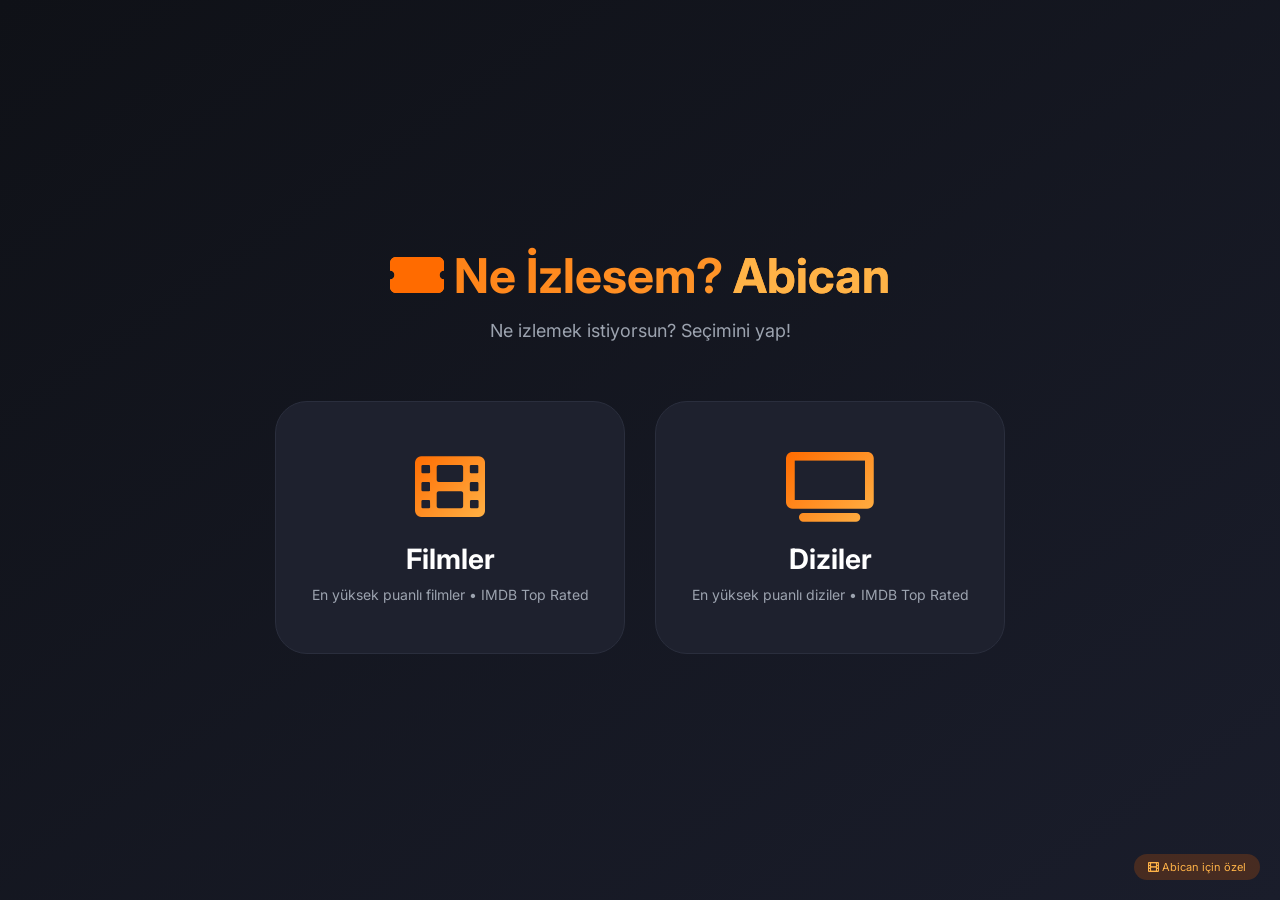
==== commit ecf7df42: "Add files via upload" ====
--- a/index.html
+++ b/index.html
@@ -3,7 +3,7 @@
 <head>
     <meta charset="UTF-8">
     <meta name="viewport" content="width=device-width, initial-scale=1.0, user-scalable=yes">
-    <title>Ne İzlesem? | Abican İçin Film & Dizi Öneri</title>
+    <title>Ne İzlesem? | Ana Sayfa</title>
     <link href="https://fonts.googleapis.com/css2?family=Inter:wght@300;400;500;600;700;800&display=swap" rel="stylesheet">
     <link rel="stylesheet" href="https://cdnjs.cloudflare.com/ajax/libs/font-awesome/6.0.0-beta3/css/all.min.css">
     <style>
@@ -17,135 +17,24 @@
             background: linear-gradient(145deg, #0f1117 0%, #1a1d2b 100%);
             font-family: 'Inter', sans-serif;
             min-height: 100vh;
-        }
-
-        /* LOADING EKRANI */
-        .loading-overlay {
-            position: fixed;
-            top: 0;
-            left: 0;
-            width: 100%;
-            height: 100%;
-            background: linear-gradient(145deg, #0f1117, #1a1d2b);
-            z-index: 1000;
             display: flex;
             justify-content: center;
             align-items: center;
         }
 
-        .loading-card {
-            background: #1e212e;
-            border-radius: 32px;
-            padding: 45px 55px;
-            text-align: center;
-            border: 1px solid rgba(255, 107, 0, 0.4);
-            box-shadow: 0 25px 50px rgba(0,0,0,0.3);
-            animation: fadeInScale 0.4s ease;
+        .container {
+            max-width: 1200px;
+            width: 100%;
+            padding: 20px;
         }
 
-        @keyframes fadeInScale {
-            from { opacity: 0; transform: scale(0.95); }
-            to { opacity: 1; transform: scale(1); }
+        .header {
+            text-align: center;
+            margin-bottom: 60px;
         }
 
-        .loading-animation {
-            display: flex;
-            gap: 20px;
-            justify-content: center;
-            margin-bottom: 30px;
-        }
-
-        .loading-animation i {
-            font-size: 45px;
-            background: linear-gradient(135deg, #ff6b00, #ffb347);
-            -webkit-background-clip: text;
-            background-clip: text;
-            color: transparent;
-            animation: bounce 0.8s ease infinite alternate;
-        }
-
-        .loading-animation i:nth-child(1) { animation-delay: 0s; }
-        .loading-animation i:nth-child(2) { animation-delay: 0.2s; }
-        .loading-animation i:nth-child(3) { animation-delay: 0.4s; }
-
-        @keyframes bounce {
-            from { transform: translateY(0); }
-            to { transform: translateY(-15px); }
-        }
-
-        .loading-title {
-            font-size: 22px;
-            font-weight: 700;
-            background: linear-gradient(135deg, #ff6b00, #ffb347);
-            -webkit-background-clip: text;
-            background-clip: text;
-            color: transparent;
-            margin-bottom: 25px;
-        }
-
-        .loading-messages {
-            text-align: left;
-        }
-
-        .loading-msg {
-            color: #9ca3af;
-            font-size: 13px;
-            margin: 8px 0;
-            opacity: 0;
-            animation: slideIn 0.4s ease forwards;
-        }
-
-        .loading-msg i {
-            background: linear-gradient(135deg, #ff6b00, #ffb347);
-            -webkit-background-clip: text;
-            background-clip: text;
-            color: transparent;
-            width: 25px;
-            margin-right: 8px;
-        }
-
-        .loading-msg:nth-child(1) { animation-delay: 0s; }
-        .loading-msg:nth-child(2) { animation-delay: 0.5s; }
-        .loading-msg:nth-child(3) { animation-delay: 1s; }
-        .loading-msg:nth-child(4) { animation-delay: 1.5s; }
-        .loading-msg:nth-child(5) { animation-delay: 2s; }
-        .loading-msg:nth-child(6) { animation-delay: 2.5s; }
-
-        @keyframes slideIn {
-            from { opacity: 0; transform: translateX(-20px); }
-            to { opacity: 1; transform: translateX(0); }
-        }
-
-        /* HOŞGELDİN EKRANI */
-        .welcome-overlay {
-            position: fixed;
-            top: 0;
-            left: 0;
-            width: 100%;
-            height: 100%;
-            background: linear-gradient(145deg, #0f1117, #1a1d2b);
-            z-index: 999;
-            display: flex;
-            justify-content: center;
-            align-items: center;
-        }
-
-        .welcome-card {
-            background: #1e212e;
-            border-radius: 32px;
-            padding: 50px 60px;
-            text-align: center;
-            border: 1px solid #ff6b00;
-            animation: welcomeAnim 0.5s ease;
-        }
-
-        @keyframes welcomeAnim {
-            from { opacity: 0; transform: scale(0.9); }
-            to { opacity: 1; transform: scale(1); }
-        }
-
-        .welcome-card h1 {
-            font-size: 36px;
+        .header h1 {
+            font-size: 48px;
             background: linear-gradient(135deg, #ff6b00, #ffb347);
             -webkit-background-clip: text;
             background-clip: text;
@@ -153,201 +42,70 @@
             margin-bottom: 15px;
         }
 
-        .welcome-card h1 i {
+        .header h1 i {
             background: none;
             -webkit-background-clip: unset;
             color: #ff6b00;
         }
 
-        .welcome-card p {
-            font-size: 20px;
+        .header p {
             color: #9ca3af;
-            margin-top: 10px;
+            font-size: 18px;
         }
 
-        /* ANA İÇERİK */
-        .main-content {
-            padding: 20px;
-            display: none;
+        .choice-cards {
+            display: flex;
+            gap: 30px;
+            flex-wrap: wrap;
+            justify-content: center;
         }
 
-        .container {
-            max-width: 1400px;
-            margin: 0 auto;
+        .choice-card {
+            flex: 1;
+            min-width: 250px;
+            max-width: 350px;
+            background: #1e212e;
+            border-radius: 32px;
+            padding: 50px 30px;
+            text-align: center;
+            cursor: pointer;
+            border: 1px solid #2a2e3d;
+            transition: all 0.3s;
+            text-decoration: none;
+            display: block;
         }
 
-        /* DETAY SAYFASI */
-        .detail-overlay {
-            position: fixed;
-            top: 0;
-            left: 0;
-            width: 100%;
-            height: 100%;
-            background: linear-gradient(145deg, #0f1117, #1a1d2b);
-            z-index: 1100;
-            display: none;
-            justify-content: center;
-            align-items: center;
-            overflow-y: auto;
-            padding: 20px;
+        .choice-card:hover {
+            border-color: #ff6b00;
+            transform: translateY(-10px);
+            box-shadow: 0 20px 40px rgba(255, 107, 0, 0.2);
         }
 
-        .detail-card {
-            background: #1e212e;
-            border-radius: 32px;
-            max-width: 600px;
-            width: 100%;
-            border: 1px solid #ff6b00;
-            animation: detailFade 0.3s ease;
-            overflow: hidden;
-        }
-
-        @keyframes detailFade {
-            from { opacity: 0; transform: scale(0.95); }
-            to { opacity: 1; transform: scale(1); }
-        }
-
-        .detail-poster {
-            width: 100%;
-            height: 400px;
-            background: linear-gradient(135deg, #1e212e, #2a2e3d);
-            display: flex;
-            align-items: center;
-            justify-content: center;
-            overflow: hidden;
-        }
-
-        .detail-poster img {
-            width: 100%;
-            height: 100%;
-            object-fit: cover;
-        }
-
-        .detail-poster i {
-            font-size: 80px;
+        .choice-icon i {
+            font-size: 70px;
             background: linear-gradient(135deg, #ff6b00, #ffb347);
             -webkit-background-clip: text;
             background-clip: text;
             color: transparent;
+            margin-bottom: 20px;
         }
 
-        .detail-info {
-            padding: 25px;
-        }
-
-        .detail-title {
+        .choice-title {
             font-size: 28px;
             font-weight: 700;
             color: white;
             margin-bottom: 10px;
         }
 
-        .detail-year {
+        .choice-desc {
             color: #9ca3af;
-            margin-bottom: 15px;
-        }
-
-        .detail-imdb {
-            display: inline-block;
-            background: linear-gradient(135deg, #ff6b00, #ffb347);
-            color: #000;
-            padding: 5px 12px;
-            border-radius: 20px;
-            font-size: 14px;
-            font-weight: 700;
-            margin-bottom: 15px;
-        }
-
-        .detail-genre, .detail-director, .detail-actors, .detail-plot, .detail-duration, .detail-seasons {
-            color: #cbd5e1;
-            font-size: 14px;
-            margin-bottom: 12px;
-            line-height: 1.5;
-        }
-
-        .detail-genre i, .detail-director i, .detail-actors i, .detail-plot i, .detail-duration i, .detail-seasons i {
-            color: #ff6b00;
-            width: 28px;
-            margin-right: 8px;
-        }
-
-        .detail-watched-btn {
-            background: linear-gradient(135deg, #ff6b00, #ffb347);
-            border: none;
-            padding: 12px 24px;
-            border-radius: 40px;
-            color: #000;
-            font-weight: 700;
-            cursor: pointer;
-            margin-top: 20px;
-            width: 100%;
-            transition: 0.2s;
-        }
-
-        .detail-watched-btn.watched {
-            background: #10b981;
-            color: white;
-        }
-
-        .back-btn {
-            background: #2a2e3d;
-            border: none;
-            padding: 10px 20px;
-            border-radius: 40px;
-            color: #ffb347;
-            cursor: pointer;
-            margin: 20px 20px 0 20px;
-            display: inline-flex;
-            align-items: center;
-            gap: 8px;
-        }
-
-        .back-btn:hover {
-            background: #ff6b00;
-            color: white;
-        }
-
-        /* HEADER */
-        .header {
-            background: #1e212e;
-            border-radius: 28px;
-            padding: 25px 30px;
-            margin-bottom: 25px;
-            border: 1px solid rgba(255, 107, 0, 0.3);
-            position: relative;
-        }
-
-        .header h1 {
-            font-size: 28px;
-            color: white;
-        }
-
-        .header h1 i {
-            background: linear-gradient(135deg, #ff6b00, #ffb347);
-            -webkit-background-clip: text;
-            background-clip: text;
-            color: transparent;
-            margin-right: 12px;
-        }
-
-        .header h1 .highlight {
-            background: linear-gradient(135deg, #ff6b00, #ffb347);
-            -webkit-background-clip: text;
-            background-clip: text;
-            color: transparent;
-            padding: 0 8px;
-        }
-
-        .header p {
-            color: #9ca3af;
-            margin-top: 8px;
             font-size: 14px;
         }
 
         .badge-date {
-            position: absolute;
-            top: 20px;
-            right: 25px;
+            position: fixed;
+            bottom: 20px;
+            right: 20px;
             background: rgba(255, 107, 0, 0.2);
             padding: 6px 14px;
             border-radius: 40px;
@@ -355,707 +113,45 @@
             color: #ffb347;
         }
 
-        /* SEÇİM KARTLARI */
-        .choice-cards {
-            display: flex;
-            gap: 25px;
-            margin-bottom: 35px;
-            flex-wrap: wrap;
-        }
-
-        .choice-card {
-            flex: 1;
-            background: #1e212e;
-            border-radius: 28px;
-            padding: 40px 20px;
-            text-align: center;
-            cursor: pointer;
-            border: 1px solid #2a2e3d;
-            transition: all 0.3s;
-        }
-
-        .choice-card:hover {
-            border-color: #ff6b00;
-            transform: translateY(-5px);
-            box-shadow: 0 15px 30px rgba(255, 107, 0, 0.2);
-        }
-
-        .choice-icon i {
-            font-size: 55px;
-            background: linear-gradient(135deg, #ff6b00, #ffb347);
-            -webkit-background-clip: text;
-            background-clip: text;
-            color: transparent;
-            margin-bottom: 15px;
-        }
-
-        .choice-title {
-            font-size: 24px;
-            font-weight: 700;
-            color: white;
-            margin-bottom: 8px;
-        }
-
-        .choice-desc {
-            color: #9ca3af;
-            font-size: 13px;
-        }
-
-        /* KATEGORİLER */
-        .categories-section {
-            background: #1e212e;
-            border-radius: 24px;
-            padding: 20px;
-            margin-bottom: 25px;
-            border: 1px solid #2a2e3d;
-            display: none;
-        }
-
-        .categories-header {
-            margin-bottom: 15px;
-            color: #ffb347;
-            font-weight: 600;
-            font-size: 14px;
-        }
-
-        .categories-header i {
-            margin-right: 8px;
-            color: #ff6b00;
-        }
-
-        .categories-wrapper {
-            display: flex;
-            flex-wrap: wrap;
-            gap: 10px;
-        }
-
-        .cat-btn {
-            background: #2a2e3d;
-            border: 1px solid #3a3e4d;
-            padding: 8px 18px;
-            border-radius: 40px;
-            color: #9ca3af;
-            font-size: 13px;
-            cursor: pointer;
-            transition: 0.2s;
-            font-family: 'Inter', sans-serif;
-        }
-
-        .cat-btn:hover {
-            border-color: #ff6b00;
-            color: #ffb347;
-        }
-
-        .cat-btn.active {
-            background: linear-gradient(135deg, #ff6b00, #ffb347);
-            border-color: transparent;
-            color: #000;
-            font-weight: 600;
-        }
-
-        /* SONUÇLAR */
-        .results-header {
-            display: flex;
-            justify-content: space-between;
-            align-items: center;
-            margin-bottom: 25px;
-            flex-wrap: wrap;
-            gap: 15px;
-        }
-
-        .results-header h2 {
-            font-size: 20px;
-            color: white;
-        }
-
-        .results-header h2 i {
-            background: linear-gradient(135deg, #ff6b00, #ffb347);
-            -webkit-background-clip: text;
-            background-clip: text;
-            color: transparent;
-            margin-right: 10px;
-        }
-
-        .watched-badge {
-            background: #2a2e3d;
-            padding: 8px 18px;
-            border-radius: 40px;
-            font-size: 13px;
-            color: #ffb347;
-        }
-
-        .watched-badge i {
-            margin-right: 8px;
-            color: #ff6b00;
-        }
-
-        .results-grid {
-            display: grid;
-            grid-template-columns: repeat(auto-fill, minmax(280px, 1fr));
-            gap: 20px;
-        }
-
-        .movie-card, .series-card {
-            background: #1e212e;
-            border-radius: 20px;
-            overflow: hidden;
-            border: 1px solid #2a2e3d;
-            transition: 0.3s;
-            animation: cardFade 0.3s ease;
-            cursor: pointer;
-        }
-
-        @keyframes cardFade {
-            from { opacity: 0; transform: translateY(20px); }
-            to { opacity: 1; transform: translateY(0); }
-        }
-
-        .movie-card:hover, .series-card:hover {
-            border-color: #ff6b00;
-            transform: translateY(-5px);
-        }
-
-        .card-poster {
-            height: 250px;
-            background: linear-gradient(135deg, #1e212e, #2a2e3d);
-            display: flex;
-            align-items: center;
-            justify-content: center;
-            overflow: hidden;
-        }
-
-        .card-poster img {
-            width: 100%;
-            height: 100%;
-            object-fit: cover;
-        }
-
-        .card-poster i {
-            font-size: 50px;
-            background: linear-gradient(135deg, #ff6b00, #ffb347);
-            -webkit-background-clip: text;
-            background-clip: text;
-            color: transparent;
-        }
-
-        .card-info {
-            padding: 16px;
-        }
-
-        .card-title {
-            font-size: 16px;
-            font-weight: 700;
-            color: white;
-            margin-bottom: 5px;
-            white-space: nowrap;
-            overflow: hidden;
-            text-overflow: ellipsis;
-        }
-
-        .card-year {
-            font-size: 11px;
-            color: #6b7280;
-            margin-bottom: 8px;
-        }
-
-        .imdb-rating {
-            display: inline-block;
-            background: linear-gradient(135deg, #ff6b00, #ffb347);
-            color: #000;
-            padding: 3px 10px;
-            border-radius: 20px;
-            font-size: 11px;
-            font-weight: 700;
-            margin-bottom: 8px;
-        }
-
-        .card-detail {
-            font-size: 11px;
-            color: #9ca3af;
-            margin-bottom: 12px;
-        }
-
-        .watched-btn {
-            width: 100%;
-            background: #2a2e3d;
-            border: none;
-            padding: 8px;
-            border-radius: 40px;
-            color: #9ca3af;
-            font-weight: 600;
-            cursor: pointer;
-            transition: 0.2s;
-            font-family: 'Inter', sans-serif;
-            font-size: 12px;
-        }
-
-        .watched-btn:hover {
-            background: linear-gradient(135deg, #ff6b00, #ffb347);
-            color: #000;
-        }
-
-        .watched-btn.watched {
-            background: #10b981;
-            color: white;
-            cursor: default;
-        }
-
-        .load-more-btn {
-            text-align: center;
-            margin-top: 30px;
-        }
-
-        .btn-load-more {
-            background: #2a2e3d;
-            border: 1px solid #ff6b00;
-            padding: 12px 30px;
-            border-radius: 60px;
-            color: #ffb347;
-            font-weight: 600;
-            cursor: pointer;
-            transition: 0.2s;
-            font-family: 'Inter', sans-serif;
-            font-size: 14px;
-        }
-
-        .btn-load-more:hover {
-            background: linear-gradient(135deg, #ff6b00, #ffb347);
-            color: #000;
-        }
-
-        .loading-state {
-            text-align: center;
-            padding: 50px;
-            color: #6b7280;
-        }
-
-        .loading-state i {
-            font-size: 40px;
-            margin-bottom: 15px;
-            background: linear-gradient(135deg, #ff6b00, #ffb347);
-            -webkit-background-clip: text;
-            background-clip: text;
-            color: transparent;
-        }
-
         @media (max-width: 768px) {
-            .main-content { padding: 12px; }
-            .header h1 { font-size: 22px; }
-            .badge-date { position: static; display: inline-block; margin-top: 15px; }
-            .choice-cards { flex-direction: column; }
-            .results-grid { grid-template-columns: 1fr; }
-            .loading-card { padding: 30px 25px; margin: 20px; }
-            .welcome-card { padding: 35px 30px; margin: 20px; }
-            .welcome-card h1 { font-size: 28px; }
-            .categories-wrapper { gap: 8px; }
-            .cat-btn { padding: 6px 14px; font-size: 11px; }
-            .card-poster { height: 200px; }
-            .detail-card { margin: 20px; }
-            .detail-poster { height: 250px; }
-            .detail-title { font-size: 22px; }
+            .header h1 {
+                font-size: 32px;
+            }
+            .choice-card {
+                padding: 35px 20px;
+            }
+            .choice-icon i {
+                font-size: 50px;
+            }
+            .choice-title {
+                font-size: 22px;
+            }
         }
     </style>
 </head>
 <body>
-
-<!-- LOADING EKRANI -->
-<div id="loadingScreen" class="loading-overlay">
-    <div class="loading-card">
-        <div class="loading-animation">
-            <i class="fas fa-film"></i>
-            <i class="fas fa-tv"></i>
-            <i class="fas fa-ticket-alt"></i>
-        </div>
-        <div class="loading-title">Filmler hazırlanıyor...</div>
-        <div class="loading-messages">
-            <div class="loading-msg"><i class="fas fa-database"></i> OMDb veritabanına bağlanılıyor...</div>
-            <div class="loading-msg"><i class="fas fa-star"></i> En yüksek puanlı filmler aranıyor...</div>
-            <div class="loading-msg"><i class="fas fa-trophy"></i> Oscar ödüllüler taranıyor...</div>
-            <div class="loading-msg"><i class="fas fa-film"></i> Binlerce film taranıyor...</div>
-            <div class="loading-msg"><i class="fas fa-tv"></i> Popüler diziler taranıyor...</div>
-            <div class="loading-msg"><i class="fas fa-check-circle"></i> En iyiler seçiliyor...</div>
-        </div>
-    </div>
-</div>
-
-<!-- HOŞGELDİN EKRANI -->
-<div id="welcomeScreen" class="welcome-overlay" style="display:none;">
-    <div class="welcome-card">
-        <h1><i class="fas fa-ticket-alt"></i> Hoşgeldin Abican!</h1>
-        <p>Filmini Seçmeye Başla.</p>
-    </div>
-</div>
-
-<!-- DETAY SAYFASI -->
-<div id="detailOverlay" class="detail-overlay">
-    <div class="detail-card">
-        <button class="back-btn" id="closeDetailBtn"><i class="fas fa-arrow-left"></i> Geri Dön</button>
-        <div id="detailContent"></div>
-    </div>
-</div>
-
-<!-- ANA İÇERİK -->
-<div id="mainContent" class="main-content">
     <div class="container">
         <div class="header">
-            <h1><i class="fas fa-film"></i> Ne İzlesem? <span class="highlight">Abican</span></h1>
-            <p>OMDb API ile gerçek zamanlı veri - En yüksek puanlı filmler ve diziler</p>
-            <div class="badge-date">
-                <i class="fas fa-desktop"></i> <span id="deviceId">Cihaz ID alınıyor...</span>
-            </div>
+            <h1><i class="fas fa-ticket-alt"></i> Ne İzlesem? <span style="background: none; color:#ffb347;">Abican</span></h1>
+            <p>Ne izlemek istiyorsun? Seçimini yap!</p>
         </div>
 
         <div class="choice-cards">
-            <div class="choice-card" id="movieCard">
+            <a href="filmler.html" class="choice-card">
                 <div class="choice-icon"><i class="fas fa-film"></i></div>
                 <div class="choice-title">Filmler</div>
-                <div class="choice-desc">Sinema filmleri • IMDB puanları</div>
-            </div>
-            <div class="choice-card" id="seriesCard">
+                <div class="choice-desc">En yüksek puanlı filmler • IMDB Top Rated</div>
+            </a>
+            <a href="diziler.html" class="choice-card">
                 <div class="choice-icon"><i class="fas fa-tv"></i></div>
                 <div class="choice-title">Diziler</div>
-                <div class="choice-desc">TV dizileri • IMDB puanları</div>
-            </div>
+                <div class="choice-desc">En yüksek puanlı diziler • IMDB Top Rated</div>
+            </a>
         </div>
 
-        <div id="categoriesSection" class="categories-section">
-            <div class="categories-header">
-                <i class="fas fa-tags"></i> Kategoriler
-            </div>
-            <div class="categories-wrapper">
-                <button class="cat-btn active" data-cat="all">🔥 Tümü</button>
-                <button class="cat-btn" data-cat="Action">⚡ Aksiyon</button>
-                <button class="cat-btn" data-cat="Comedy">😂 Komedi</button>
-                <button class="cat-btn" data-cat="Drama">🎭 Dram</button>
-                <button class="cat-btn" data-cat="Horror">👻 Korku</button>
-                <button class="cat-btn" data-cat="Sci-Fi">🚀 Bilim Kurgu</button>
-                <button class="cat-btn" data-cat="Romance">💕 Romantik</button>
-                <button class="cat-btn" data-cat="Thriller">🔪 Gerilim</button>
-                <button class="cat-btn" data-cat="Animation">🐭 Animasyon</button>
-                <button class="cat-btn" data-cat="Crime">🔫 Suç</button>
-                <button class="cat-btn" data-cat="Fantasy">🐉 Fantastik</button>
-            </div>
-        </div>
-
-        <div class="results-header">
-            <h2 id="resultTitle"><i class="fas fa-star"></i> En Yüksek Puanlı Filmler</h2>
-            <div class="watched-badge">
-                <i class="fas fa-check-circle"></i>
-                <span id="watchedCount">0</span> izledim
-            </div>
-        </div>
-
-        <div id="resultsGrid" class="results-grid">
-            <div class="loading-state"><i class="fas fa-spinner fa-spin"></i> OMDb'den veriler alınıyor...</div>
-        </div>
-
-        <div id="loadMoreBtn" class="load-more-btn">
-            <button class="btn-load-more"><i class="fas fa-arrow-down"></i> Daha Fazla Yükle</button>
+        <div class="badge-date">
+            <i class="fas fa-film"></i> Abican için özel
         </div>
     </div>
-</div>
-
-<script>
-    // ========== OMDb API KONFIGÜASYONU ==========
-    const OMDB_API_KEY = "aee8123e";
-    const OMDB_BASE_URL = "https://www.omdbapi.com/";
-    
-    // ========== CİHAZ KİMLİĞİ ==========
-    function getDeviceId() {
-        try {
-            const screenRes = `${screen.width}x${screen.height}`;
-            const userAgent = navigator.userAgent;
-            const language = navigator.language;
-            const timezone = Intl.DateTimeFormat().resolvedOptions().timeZone;
-            let str = `${screenRes}|${language}|${timezone}|${userAgent.substring(0, 80)}`;
-            let hash = 0;
-            for (let i = 0; i < str.length; i++) {
-                hash = ((hash << 5) - hash) + str.charCodeAt(i);
-                hash |= 0;
-            }
-            return Math.abs(hash).toString(16).substring(0, 8);
-        } catch(e) { return "default"; }
-    }
-
-    const deviceId = getDeviceId();
-    const STORAGE_WATCHED_KEY = `watched_${deviceId}`;
-    let watchedIds = [];
-    let currentType = "movie";
-    let currentCategory = "all";
-    let currentItems = [];
-    let isLoading = false;
-    let currentPage = 1;
-    let allItemsLoaded = false;
-
-    // TÜM FİLM ID'LERİ (TEKRAR YOK)
-    const allMovieIDs = [
-        "tt0111161", "tt0068646", "tt0468569", "tt1375666", "tt0133093",
-        "tt0167260", "tt0110912", "tt0109830", "tt0120737", "tt0108052",
-        "tt0071562", "tt0110357", "tt0080684", "tt0102926", "tt0120815",
-        "tt0209144", "tt0118799", "tt0119217", "tt0114369", "tt0137523",
-        "tt0088763", "tt0076759", "tt0082971", "tt0099685", "tt0073486",
-        "tt0081505", "tt0095327", "tt0112573", "tt0167261", "tt0317248",
-        "tt0120735", "tt0407887", "tt0435761", "tt0499549", "tt0848228"
-    ];
-
-    const allSeriesIDs = [
-        "tt0903747", "tt0944947", "tt7366338", "tt0306414", "tt0141842",
-        "tt0108778", "tt1475582", "tt4574334", "tt4786824", "tt2085059",
-        "tt0386676", "tt5753856", "tt8111088", "tt2861424", "tt3581920",
-        "tt0106145", "tt0436992", "tt0185906", "tt0407362", "tt0496424",
-        "tt0412142", "tt0098904", "tt1239251", "tt2707408", "tt0773262"
-    ];
-
-    async function fetchMovieByID(imdbID) {
-        try {
-            const url = `${OMDB_BASE_URL}?apikey=${OMDB_API_KEY}&i=${imdbID}&plot=full`;
-            const response = await fetch(url);
-            const data = await response.json();
-            return data;
-        } catch (error) {
-            console.error("Film alınamadı:", error);
-            return null;
-        }
-    }
-
-    function matchesCategory(item, category) {
-        if (category === "all") return true;
-        const genre = item.Genre || "";
-        return genre.toLowerCase().includes(category.toLowerCase());
-    }
-
-    async function loadItems(reset = true) {
-        if (isLoading) return;
-        isLoading = true;
-        
-        if (reset) {
-            currentPage = 1;
-            currentItems = [];
-            allItemsLoaded = false;
-            document.getElementById("resultsGrid").innerHTML = '<div class="loading-state"><i class="fas fa-spinner fa-spin"></i> OMDb\'den veriler alınıyor...</div>';
-        }
-        
-        const ids = currentType === "movie" ? allMovieIDs : allSeriesIDs;
-        const startIndex = (currentPage - 1) * 12;
-        const endIndex = startIndex + 12;
-        const pageIds = ids.slice(startIndex, endIndex);
-        
-        if (pageIds.length === 0) {
-            allItemsLoaded = true;
-            renderItems();
-            isLoading = false;
-            return;
-        }
-        
-        const newItems = [];
-        for (const id of pageIds) {
-            if (watchedIds.includes(id)) continue;
-            const data = await fetchMovieByID(id);
-            if (data && data.Response === "True") {
-                if (matchesCategory(data, currentCategory)) {
-                    newItems.push(data);
-                }
-            }
-        }
-        
-        currentItems = reset ? newItems : [...currentItems, ...newItems];
-        renderItems();
-        isLoading = false;
-    }
-
-    async function loadMore() {
-        if (isLoading || allItemsLoaded) return;
-        currentPage++;
-        await loadItems(false);
-    }
-
-    function showDetail(item) {
-        const detailOverlay = document.getElementById("detailOverlay");
-        const detailContent = document.getElementById("detailContent");
-        
-        const posterUrl = item.Poster !== "N/A" ? item.Poster : null;
-        const isWatched = watchedIds.includes(item.imdbID);
-        const type = currentType;
-        
-        detailContent.innerHTML = `
-            <div class="detail-poster">
-                ${posterUrl ? `<img src="${posterUrl}" alt="${item.Title}" onerror="this.style.display='none';this.nextElementSibling.style.display='flex'">` : ''}
-                <i class="fas ${type === 'movie' ? 'fa-film' : 'fa-tv'}" style="display: ${posterUrl ? 'none' : 'flex'}"></i>
-            </div>
-            <div class="detail-info">
-                <div class="detail-title">${item.Title}</div>
-                <div class="detail-year">${item.Year || "Bilinmiyor"}</div>
-                <div class="detail-imdb">⭐ ${item.imdbRating !== "N/A" ? item.imdbRating : "?"}</div>
-                <div class="detail-genre"><i class="fas fa-tag"></i> Tür: ${item.Genre !== "N/A" ? item.Genre : "Bilinmiyor"}</div>
-                <div class="detail-duration"><i class="fas ${type === 'movie' ? 'fa-clock' : 'fa-layer-group'}"></i> ${type === 'movie' ? `Süre: ${item.Runtime !== "N/A" ? item.Runtime : "Bilinmiyor"}` : `Sezon: ${item.totalSeasons !== "N/A" && item.totalSeasons ? item.totalSeasons + " Sezon" : "Bilgi yok"}`}</div>
-                <div class="detail-director"><i class="fas fa-user"></i> Yönetmen: ${item.Director !== "N/A" ? item.Director : "Bilinmiyor"}</div>
-                <div class="detail-actors"><i class="fas fa-users"></i> Oyuncular: ${item.Actors !== "N/A" ? item.Actors.substring(0, 100) + "..." : "Bilinmiyor"}</div>
-                <div class="detail-plot"><i class="fas fa-align-left"></i> Konu: ${item.Plot !== "N/A" ? item.Plot : "Bilgi yok"}</div>
-                <button class="detail-watched-btn ${isWatched ? 'watched' : ''}" data-id="${item.imdbID}">
-                    <i class="fas ${isWatched ? 'fa-check' : 'fa-check-circle'}"></i> ${isWatched ? 'İzledim ✓' : 'İzledim'}
-                </button>
-            </div>
-        `;
-        
-        detailOverlay.style.display = "flex";
-        
-        const detailWatchedBtn = detailContent.querySelector(".detail-watched-btn");
-        if (detailWatchedBtn) {
-            detailWatchedBtn.addEventListener("click", (e) => {
-                const id = detailWatchedBtn.getAttribute("data-id");
-                if (!watchedIds.includes(id)) {
-                    watchedIds.push(id);
-                    localStorage.setItem(STORAGE_WATCHED_KEY, JSON.stringify(watchedIds));
-                    updateWatchedCount();
-                    detailWatchedBtn.classList.add("watched");
-                    detailWatchedBtn.innerHTML = '<i class="fas fa-check"></i> İzledim ✓';
-                    const index = currentItems.findIndex(i => i.imdbID === id);
-                    if (index !== -1) {
-                        currentItems.splice(index, 1);
-                        renderItems();
-                    }
-                }
-            });
-        }
-    }
-
-    document.getElementById("closeDetailBtn").addEventListener("click", () => {
-        document.getElementById("detailOverlay").style.display = "none";
-    });
-
-    setTimeout(() => {
-        document.getElementById("loadingScreen").style.display = "none";
-        document.getElementById("welcomeScreen").style.display = "flex";
-        setTimeout(() => {
-            document.getElementById("welcomeScreen").style.display = "none";
-            document.getElementById("mainContent").style.display = "block";
-            document.getElementById("deviceId").innerText = deviceId;
-            loadWatchedData();
-            setupEventListeners();
-            loadItems(true);
-        }, 2000);
-    }, 3500);
-
-    function loadWatchedData() {
-        const saved = localStorage.getItem(STORAGE_WATCHED_KEY);
-        watchedIds = saved ? JSON.parse(saved) : [];
-        updateWatchedCount();
-    }
-
-    function updateWatchedCount() {
-        document.getElementById("watchedCount").innerText = watchedIds.length;
-    }
-
-    function renderItems() {
-        const grid = document.getElementById("resultsGrid");
-        const loadMoreBtn = document.getElementById("loadMoreBtn");
-        
-        if (currentItems.length === 0 && allItemsLoaded) {
-            grid.innerHTML = `<div class="loading-state"><i class="fas fa-check-circle"></i><br>Bu kategoride izlemediğin film kalmadı! 🎉<br><small>Başka kategori dene</small></div>`;
-            loadMoreBtn.style.display = "none";
-            return;
-        }
-        
-        if (currentItems.length === 0 && !allItemsLoaded) {
-            grid.innerHTML = '<div class="loading-state"><i class="fas fa-spinner fa-spin"></i> OMDb\'den veriler alınıyor...</div>';
-            loadMoreBtn.style.display = "block";
-            return;
-        }
-        
-        grid.innerHTML = currentItems.map(item => {
-            const posterUrl = item.Poster !== "N/A" ? item.Poster : null;
-            const title = item.Title;
-            const year = item.Year || "Bilinmiyor";
-            const rating = item.imdbRating !== "N/A" ? item.imdbRating : "?";
-            const detail = currentType === "movie" ? 
-                `🎬 ${item.Runtime !== "N/A" ? item.Runtime : "Süre bilinmiyor"}` : 
-                `📺 ${item.totalSeasons !== "N/A" && item.totalSeasons ? item.totalSeasons + " Sezon" : "Sezon bilgisi yok"}`;
-            
-            return `
-                <div class="${currentType === 'movie' ? 'movie-card' : 'series-card'}" data-id="${item.imdbID}">
-                    <div class="card-poster">
-                        ${posterUrl ? `<img src="${posterUrl}" alt="${title}" onerror="this.style.display='none';this.nextElementSibling.style.display='flex'">` : ''}
-                        <i class="fas ${currentType === 'movie' ? 'fa-film' : 'fa-tv'}" style="display: ${posterUrl ? 'none' : 'flex'}"></i>
-                    </div>
-                    <div class="card-info">
-                        <div class="card-title" title="${title}">${title}</div>
-                        <div class="card-year">${year}</div>
-                        <div class="imdb-rating">⭐ ${rating}</div>
-                        <div class="card-detail">${detail}</div>
-                        <button class="watched-btn" data-id="${item.imdbID}">
-                            <i class="fas fa-check-circle"></i> İzledim
-                        </button>
-                    </div>
-                </div>
-            `;
-        }).join("");
-        
-        document.querySelectorAll(".movie-card, .series-card").forEach(card => {
-            card.addEventListener("click", (e) => {
-                if (e.target.classList.contains("watched-btn")) return;
-                const id = card.getAttribute("data-id");
-                const item = currentItems.find(i => i.imdbID === id);
-                if (item) showDetail(item);
-            });
-        });
-        
-        document.querySelectorAll(".watched-btn").forEach(btn => {
-            btn.addEventListener("click", (e) => {
-                e.stopPropagation();
-                const id = btn.getAttribute("data-id");
-                if (!btn.classList.contains("watched")) {
-                    btn.classList.add("watched");
-                    btn.innerHTML = '<i class="fas fa-check"></i> İzledim ✓';
-                    watchedIds.push(id);
-                    localStorage.setItem(STORAGE_WATCHED_KEY, JSON.stringify(watchedIds));
-                    updateWatchedCount();
-                    const index = currentItems.findIndex(item => item.imdbID === id);
-                    if (index !== -1) {
-                        currentItems.splice(index, 1);
-                        renderItems();
-                    }
-                }
-            });
-        });
-        
-        loadMoreBtn.style.display = allItemsLoaded ? "none" : "block";
-    }
-
-    async function changeType(type) {
-        currentType = type;
-        currentCategory = "all";
-        currentPage = 1;
-        allItemsLoaded = false;
-        document.getElementById("resultTitle").innerHTML = type === "movie" ? 
-            '<i class="fas fa-star"></i> En Yüksek Puanlı Filmler' : 
-            '<i class="fas fa-tv"></i> En Yüksek Puanlı Diziler';
-        document.getElementById("categoriesSection").style.display = "flex";
-        document.querySelectorAll(".cat-btn").forEach(btn => btn.classList.remove("active"));
-        document.querySelector(".cat-btn[data-cat='all']").classList.add("active");
-        await loadItems(true);
-    }
-
-    async function filterByCategory(category) {
-        currentCategory = category;
-        currentPage = 1;
-        allItemsLoaded = false;
-        await loadItems(true);
-    }
-
-    function setupEventListeners() {
-        document.getElementById("movieCard").addEventListener("click", () => changeType("movie"));
-        document.getElementById("seriesCard").addEventListener("click", () => changeType("series"));
-        document.querySelector(".btn-load-more").addEventListener("click", loadMore);
-        
-        document.querySelectorAll(".cat-btn").forEach(btn => {
-            btn.addEventListener("click", async () => {
-                document.querySelectorAll(".cat-btn").forEach(b => b.classList.remove("active"));
-                btn.classList.add("active");
-                const category = btn.getAttribute("data-cat");
-                await filterByCategory(category);
-            });
-        });
-    }
-</script>
 </body>
 </html>
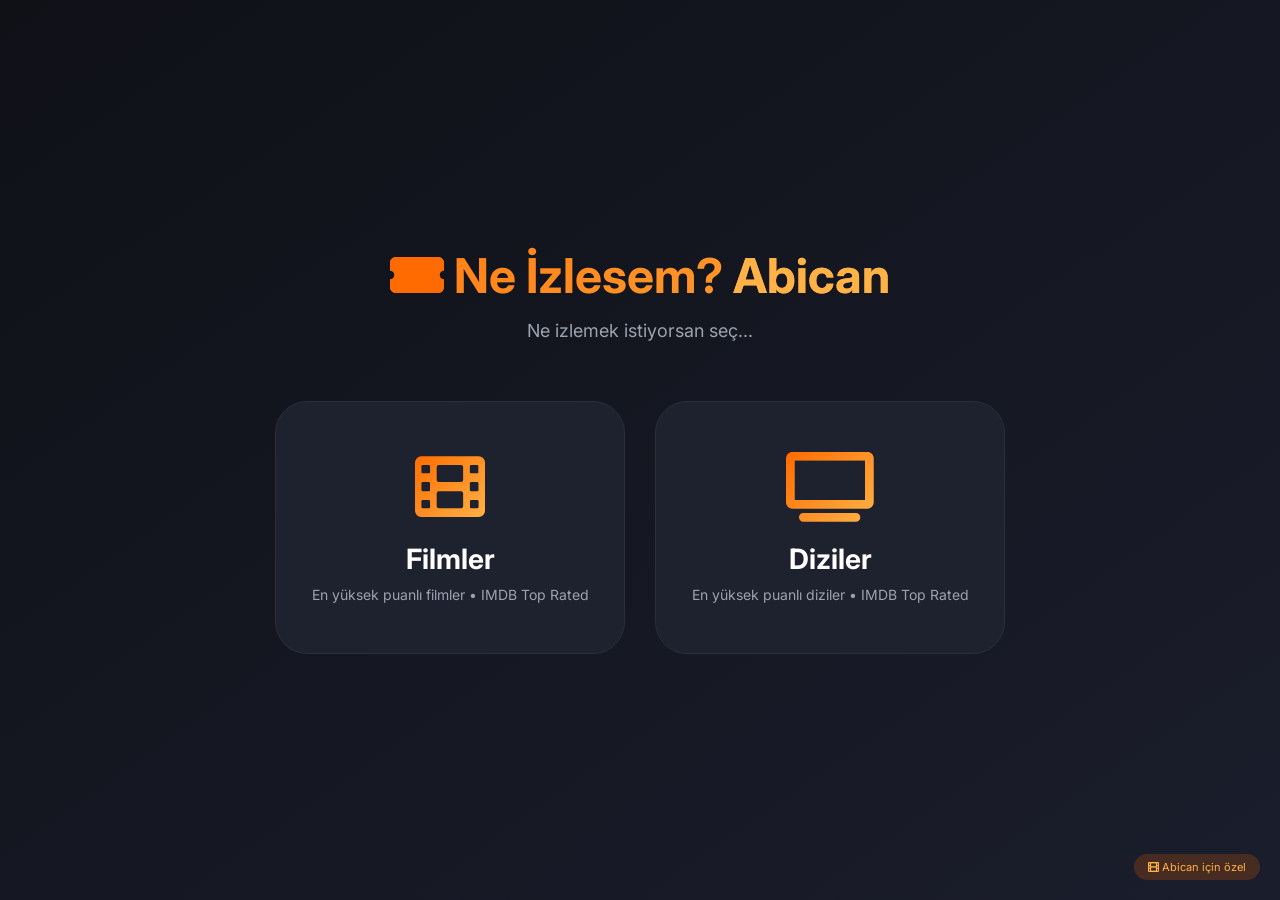
==== commit a9602820: "Add files via upload" ====
--- a/index.html
+++ b/index.html
@@ -133,7 +133,7 @@
     <div class="container">
         <div class="header">
             <h1><i class="fas fa-ticket-alt"></i> Ne İzlesem? <span style="background: none; color:#ffb347;">Abican</span></h1>
-            <p>Ne izlemek istiyorsun? Seçimini yap!</p>
+            <p>Ne izlemek istiyorsan seç...</p>
         </div>
 
         <div class="choice-cards">
